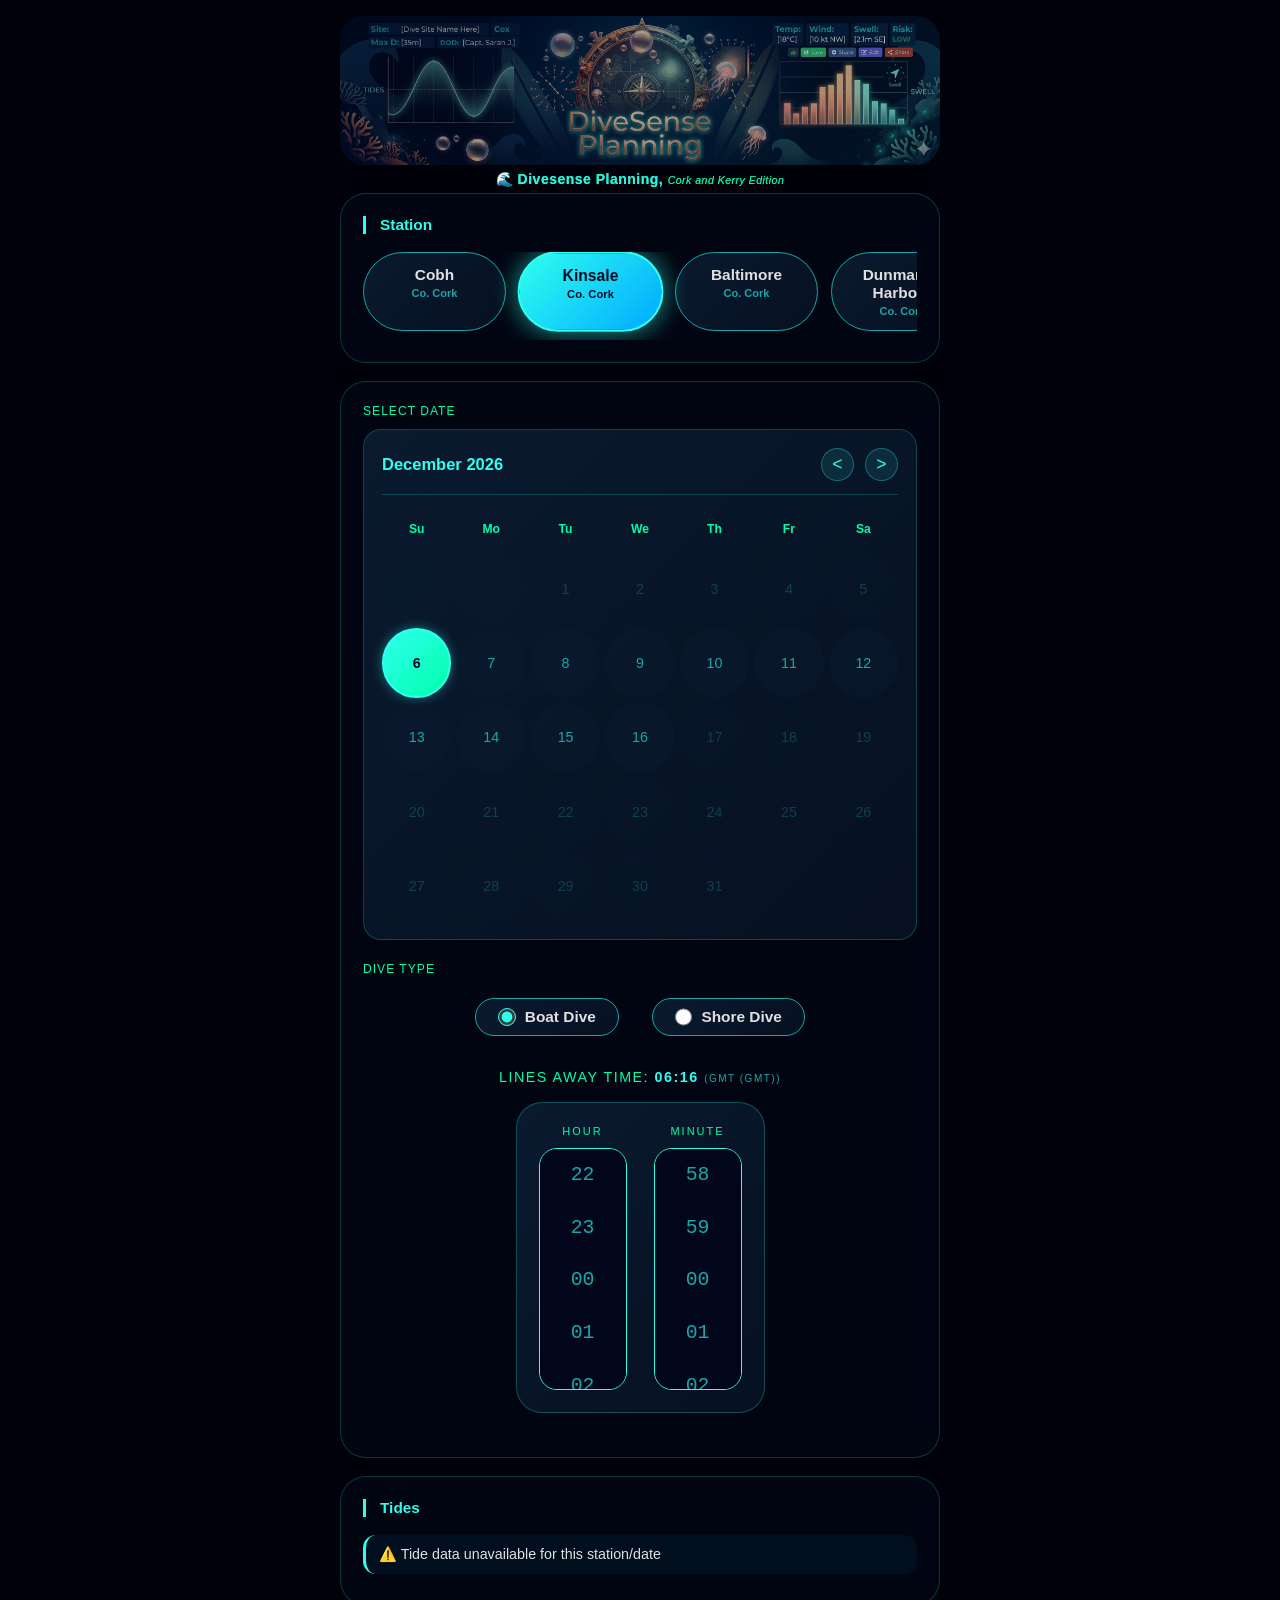
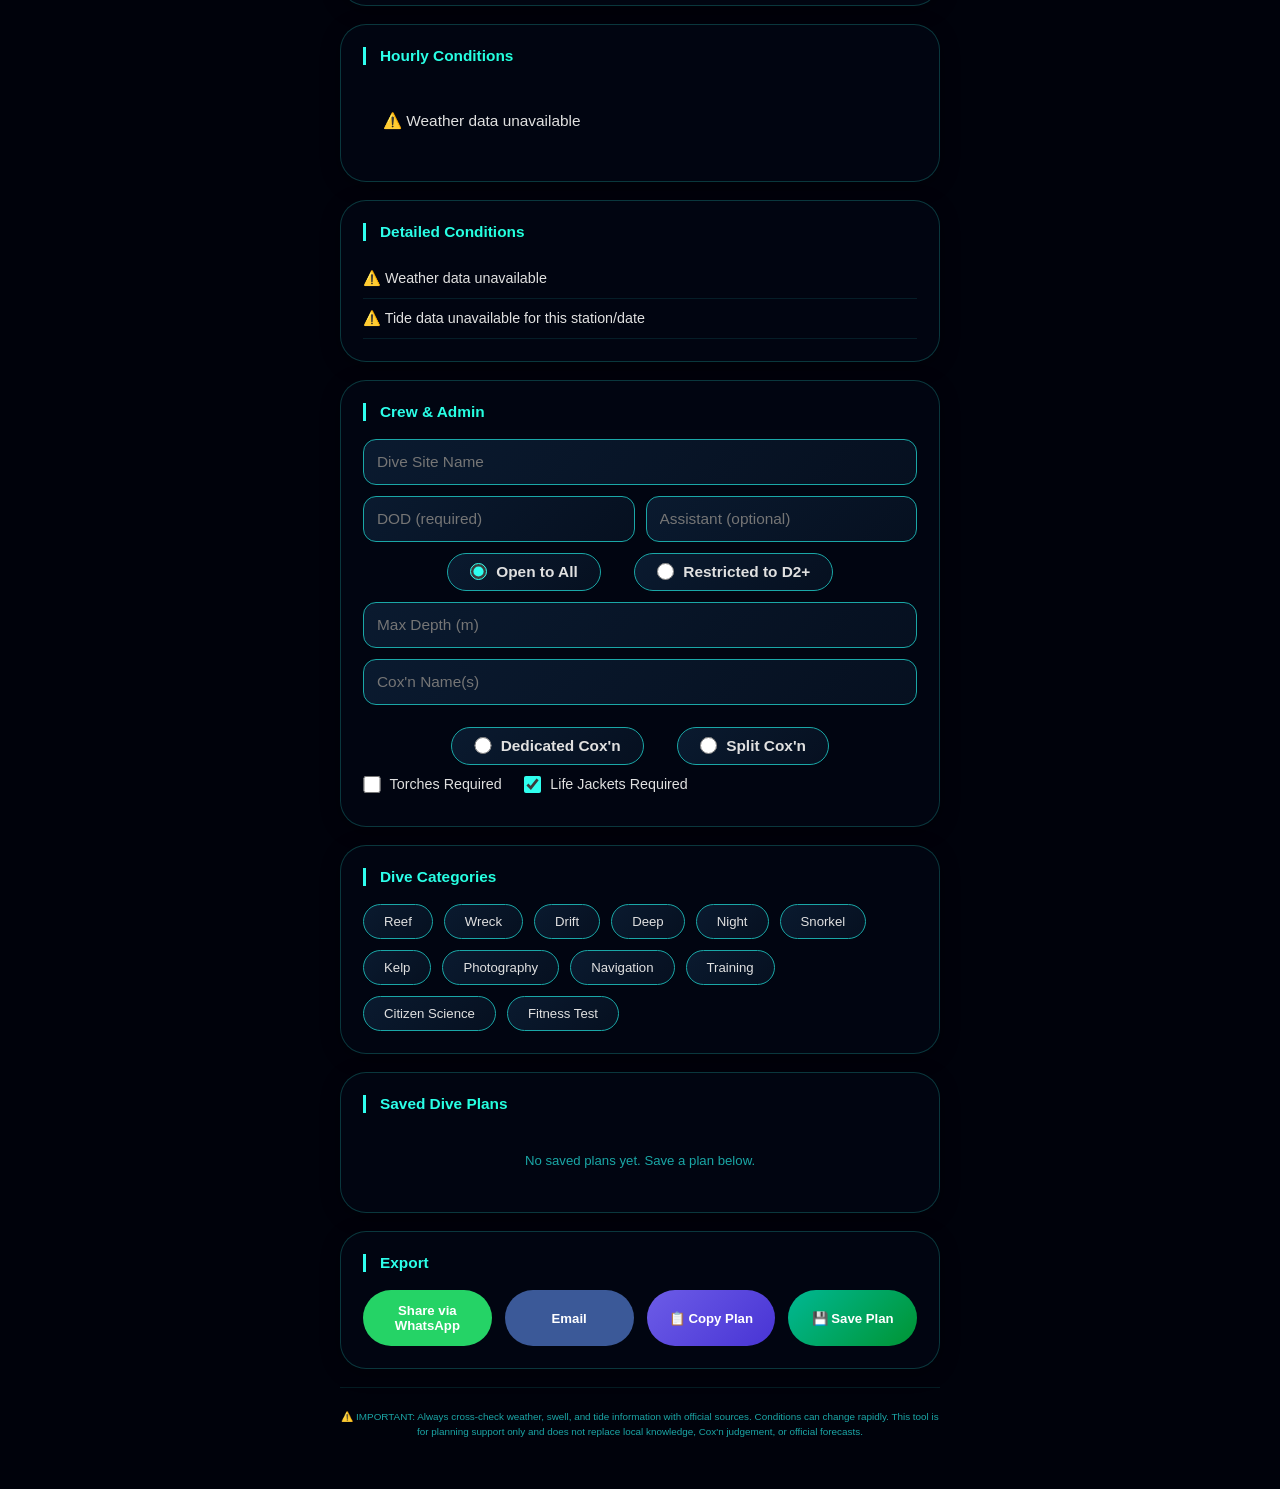
==== index.html @ eaf662d1 "Fix duplicate header, clean up CSS duplicates, add horizontal spinner lock" ====
<!DOCTYPE html>
<html lang="en">
<head>
  <meta charset="UTF-8">
  <meta name="viewport" content="width=device-width, initial-scale=1.0, viewport-fit=cover">
  <title>DiveSense – Neon Dive Planner</title>
  <link rel="stylesheet" href="style.css">
</head>
<body>
  <div class="container">
    <!-- Header Image -->
    <div class="header-image-wrapper">
      <img src="DiveSense Header.png" alt="DiveSense Planning" class="header-bg-image">
      <div class="header-overlay"></div>
    </div>
    
    <!-- Title below image -->
    <div class="header-title-section">
      <h1 class="neon-title">
        🌊 Divesense Planning, 
        <span class="subtitle-part">Cork and Kerry Edition</span>
      </h1>
    </div>

    <!-- Station Selector -->
    <section class="card">
      <div class="card-title">Station</div>
      <div class="station-scroll" id="stationScroll"></div>
    </section>

    <!-- Date & Time -->
    <section class="card">
      <div class="form-group">
        <label class="form-label">Select Date</label>
        <div class="calendar-container" id="calendarContainer"></div>
      </div>
      
      <div class="form-group">
        <label class="form-label">Dive Type</label>
        <div class="dive-type-container">
          <div class="radio-group">
            <label><input type="radio" name="diveType" value="Boat" checked> Boat Dive</label>
            <label><input type="radio" name="diveType" value="Shore"> Shore Dive</label>
          </div>
        </div>
      </div>
      
      <div class="form-group time-group">
        <div class="time-label-centered" id="timeLabel">Lines Away Time: <span style="color: #2FFFEF; font-weight: bold;">12:00</span> <span style="color: #1AA7A7; font-size: 10px;">(GMT)</span></div>
        <div class="time-picker-wrapper">
          <div class="time-picker">
            <div class="time-spinner">
              <div class="spinner-label">HOUR</div>
              <div class="spinner-wheel" id="hourWheel"></div>
            </div>
            <div class="time-spinner">
              <div class="spinner-label">MINUTE</div>
              <div class="spinner-wheel" id="minuteWheel"></div>
            </div>
          </div>
        </div>
      </div>
    </section>

    <!-- Tides Section -->
    <section class="card">
      <div class="card-title">Tides</div>
      <div id="tideData">Loading tides...</div>
    </section>

    <!-- Hourly Conditions -->
    <section class="card">
      <div class="card-title">Hourly Conditions</div>
      <div class="hourly-scroll" id="hourlyScroll"></div>
    </section>

    <!-- Detailed Conditions -->
    <section class="card">
      <div class="card-title">Detailed Conditions</div>
      <div id="detailedPanel">Loading conditions...</div>
    </section>

    <!-- Crew & Admin -->
    <section class="card">
      <div class="card-title">Crew & Admin</div>
      
      <input type="text" id="diveSite" placeholder="Dive Site Name" class="form-input">
      
      <div class="row">
        <input type="text" id="dod" placeholder="DOD (required)" class="form-input">
        <input type="text" id="dodAsst" placeholder="Assistant (optional)" class="form-input">
      </div>
      
      <div class="radio-group participation-group">
        <label><input type="radio" name="participation" value="Open to All" checked> Open to All</label>
        <label><input type="radio" name="participation" value="Restricted to D2+"> Restricted to D2+</label>
      </div>
      
      <input type="number" id="maxDepth" placeholder="Max Depth (m)" class="form-input" min="5" max="45">
      
      <div id="coxField">
        <input type="text" id="coxName" placeholder="Cox'n Name(s)" class="form-input">
        <div class="radio-group cox-group">
          <label><input type="radio" name="coxMode" value="Dedicated"> Dedicated Cox'n</label>
          <label><input type="radio" name="coxMode" value="Split"> Split Cox'n</label>
        </div>
      </div>
      
      <div class="checkbox-group">
        <label><input type="checkbox" id="torches"> Torches Required</label>
        <label><input type="checkbox" id="lifeJackets" checked> Life Jackets Required</label>
      </div>
    </section>

    <!-- Dive Categories -->
    <section class="card">
      <div class="card-title">Dive Categories</div>
      <div class="chips" id="chipsContainer"></div>
    </section>

    <!-- Saved Dive Plans -->
    <section class="card">
      <div class="card-title">Saved Dive Plans</div>
      <div class="saved-plans" id="savedPlansContainer">
        <div class="saved-plans-empty">No saved plans yet. Save a plan below.</div>
      </div>
    </section>

    <!-- Export -->
    <section class="card">
      <div class="card-title">Export</div>
      <div class="export-buttons">
        <button id="whatsappBtn" class="btn btn-wa">Share via WhatsApp</button>
        <button id="emailBtn" class="btn btn-email">Email</button>
        <button id="copyBtn" class="btn btn-copy">📋 Copy Plan</button>
        <button id="savePlanBtn" class="btn btn-save">💾 Save Plan</button>
      </div>
    </section>

    <!-- Advisory -->
    <div class="advisory">
      ⚠️ IMPORTANT: Always cross-check weather, swell, and tide information with official sources. Conditions can change rapidly. This tool is for planning support only and does not replace local knowledge, Cox'n judgement, or official forecasts.
    </div>
  </div>

  <!-- Loading Overlay -->
  <div id="loadingOverlay" class="loading-overlay" style="display: none;">
    <div class="loading-spinner"></div>
  </div>

  <script src="script.js"></script>
</body>
</html>
---- style.css ----
* {
  margin: 0;
  padding: 0;
  box-sizing: border-box;
}

body {
  background: #00020B;
  color: #e0e0e0;
  font-family: -apple-system, BlinkMacSystemFont, 'Segoe UI', 'Helvetica Neue', sans-serif;
  padding: 16px;
  min-height: 100vh;
  font-size: 15.4px;
}

.container {
  max-width: 600px;
  margin: 0 auto;
  width: 100%;
}

/* Header section - reduced spacing */
header {
  text-align: center;
  padding: 10px 0 5px;
  margin-bottom: 5px;
}

.neon-title {
  font-size: 35.2px;
  font-weight: 800;
  background: linear-gradient(135deg, #2FFFEF 0%, #00FFAA 50%, #00AAFF 100%);
  -webkit-background-clip: text;
  background-clip: text;
  color: transparent;
  text-shadow: 0 0 30px rgba(47, 255, 238, 0.3);
  letter-spacing: 2px;
}

.subtitle {
  color: #00FFAA;
  font-size: 11px;
  letter-spacing: 3px;
  margin-top: 7px;
  text-shadow: 0 0 10px rgba(0, 255, 170, 0.3);
}

.card {
  background: rgba(2, 8, 20, 0.7);
  backdrop-filter: blur(12px);
  border-radius: 26px;
  padding: 22px;
  margin-bottom: 18px;
  border: 1px solid rgba(47, 255, 238, 0.2);
  box-shadow: 0 4px 20px rgba(0, 0, 0, 0.3);
  width: 100%;
}

.card-title {
  font-size: 15.4px;
  font-weight: 700;
  background: linear-gradient(135deg, #2FFFEF 0%, #00FFAA 100%);
  -webkit-background-clip: text;
  background-clip: text;
  color: transparent;
  margin-bottom: 18px;
  padding-left: 14px;
  border-left: 3px solid #2FFFEF;
}

.station-scroll {
  display: flex;
  overflow-x: auto;
  gap: 13px;
  padding-bottom: 9px;
  width: 100%;
}

.hourly-scroll {
  display: flex;
  overflow-x: auto;
  gap: 13px;
  padding: 9px 0;
  width: 100%;
}

/* Desktop scrollbars - visible on desktop only */
@media (min-width: 768px) {
  .station-scroll {
    scrollbar-width: thin;
  }
  
  .station-scroll::-webkit-scrollbar {
    height: 8px;
    display: block;
  }
  
  .station-scroll::-webkit-scrollbar-track {
    background: #0a1a2f;
    border-radius: 10px;
  }
  
  .station-scroll::-webkit-scrollbar-thumb {
    background: linear-gradient(90deg, #2FFFEF, #00FFAA);
    border-radius: 10px;
  }
  
  .hourly-scroll {
    scrollbar-width: thin;
  }
  
  .hourly-scroll::-webkit-scrollbar {
    height: 8px;
    display: block;
  }
  
  .hourly-scroll::-webkit-scrollbar-track {
    background: #0a1a2f;
    border-radius: 10px;
  }
  
  .hourly-scroll::-webkit-scrollbar-thumb {
    background: linear-gradient(90deg, #2FFFEF, #00FFAA);
    border-radius: 10px;
  }
}

.station-card {
  background: linear-gradient(135deg, #0a1a2f 0%, #061020 100%);
  border-radius: 44px;
  padding: 13px 26px;
  min-width: 143px;
  text-align: center;
  cursor: pointer;
  border: 1px solid #1AA7A7;
  transition: all 0.3s ease;
  font-size: 15.4px;
  font-weight: 600;
}

.station-card small {
  font-size: 11px;
  color: #1AA7A7;
  display: block;
  margin-top: 3px;
}

.station-card.active {
  border: 2px solid #2FFFEF;
  background: linear-gradient(135deg, #2FFFEF 0%, #00AAFF 100%);
  color: #020B24;
  box-shadow: 0 0 25px rgba(47, 255, 238, 0.6);
  transform: scale(1.02);
}

.station-card.active small {
  color: #020B24;
}

.calendar-container {
  background: linear-gradient(135deg, #0a1a2f 0%, #061020 100%);
  border-radius: 18px;
  padding: 18px;
  border: 1px solid rgba(47, 255, 238, 0.2);
}

.calendar-header {
  display: flex;
  justify-content: space-between;
  align-items: center;
  margin-bottom: 18px;
  padding-bottom: 13px;
  border-bottom: 1px solid rgba(47, 255, 238, 0.2);
}

.calendar-month-year {
  color: #2FFFEF;
  font-weight: 700;
  font-size: 16.5px;
}

.calendar-nav {
  display: flex;
  gap: 11px;
}

.calendar-nav-btn {
  background: rgba(47, 255, 238, 0.1);
  border: 1px solid rgba(47, 255, 238, 0.3);
  color: #2FFFEF;
  width: 33px;
  height: 33px;
  border-radius: 50%;
  cursor: pointer;
  font-size: 17.6px;
  transition: all 0.2s;
}

.calendar-nav-btn:hover {
  background: rgba(47, 255, 238, 0.2);
  transform: scale(1.05);
}

.calendar-weekdays {
  display: grid;
  grid-template-columns: repeat(7, 1fr);
  gap: 5px;
  margin-bottom: 9px;
  text-align: center;
}

.calendar-weekday {
  color: #00FFAA;
  font-size: 12.1px;
  font-weight: 600;
  padding: 9px 0;
}

.calendar-days {
  display: grid;
  grid-template-columns: repeat(7, 1fr);
  gap: 5px;
}

.calendar-day {
  aspect-ratio: 1;
  display: flex;
  align-items: center;
  justify-content: center;
  font-size: 14.3px;
  font-weight: 500;
  cursor: pointer;
  border-radius: 50%;
  transition: all 0.2s;
  color: #1AA7A7;
  background: rgba(10, 26, 47, 0.5);
}

.calendar-day:hover:not(.disabled) {
  background: rgba(47, 255, 238, 0.2);
  transform: scale(1.05);
  color: #2FFFEF;
}

.calendar-day.selected {
  background: linear-gradient(135deg, #2FFFEF, #00FFAA);
  color: #020B24;
  font-weight: 700;
  box-shadow: 0 0 12px rgba(47, 255, 238, 0.4);
}

.calendar-day.today {
  border: 2px solid #2FFFEF;
}

.calendar-day.disabled {
  opacity: 0.3;
  cursor: not-allowed;
}

.dive-type-container {
  display: flex;
  justify-content: center;
  width: 100%;
}

.radio-group {
  display: flex;
  gap: 33px;
  justify-content: center;
  margin: 11px 0;
}

.radio-group label {
  display: flex;
  align-items: center;
  gap: 9px;
  cursor: pointer;
  font-size: 15.4px;
  font-weight: 600;
  padding: 9px 22px;
  background: linear-gradient(135deg, #0a1a2f 0%, #061020 100%);
  border-radius: 44px;
  border: 1px solid #1AA7A7;
  transition: all 0.3s ease;
}

.radio-group label:hover {
  border-color: #2FFFEF;
  transform: translateY(-2px);
}

input[type="radio"] {
  accent-color: #2FFFEF;
  width: 17.6px;
  height: 17.6px;
  cursor: pointer;
}

.form-group {
  margin-bottom: 22px;
  width: 100%;
}

.time-group {
  margin-top: 9px;
}

.form-label {
  font-size: 12.1px;
  color: #00FFAA;
  margin-bottom: 11px;
  display: block;
  text-transform: uppercase;
  letter-spacing: 1px;
}

.time-label-centered {
  font-size: 14.3px;
  color: #00FFAA;
  margin-bottom: 16.5px;
  text-align: center;
  text-transform: uppercase;
  letter-spacing: 1.5px;
}

.time-picker-wrapper {
  display: flex;
  justify-content: center;
  width: 100%;
  margin-top: 13px;
}

.time-picker {
  display: flex;
  gap: 27px;
  justify-content: center;
  background: linear-gradient(135deg, #0a1a2f 0%, #061020 100%);
  border-radius: 26px;
  padding: 22px;
  border: 1px solid rgba(47, 255, 238, 0.25);
}

.time-spinner {
  text-align: center;
  width: 88px;
}

.spinner-label {
  font-size: 11px;
  color: #00FFAA;
  margin-bottom: 11px;
  text-transform: uppercase;
  letter-spacing: 2px;
}

/* LOCK SPINNERS HORIZONTALLY - Prevents horizontal movement on mobile */
.spinner-wheel {
  height: 242px;
  width: 100%;
  overflow-y: auto;
  overflow-x: hidden;
  scroll-snap-type: y mandatory;
  background: #01061a;
  border-radius: 18px;
  border: 1px solid #2FFFEF;
  scrollbar-width: none;
  -ms-overflow-style: none;
  touch-action: pan-y;
  overscroll-behavior: contain;
  outline: none;
  position: relative;
}

.spinner-wheel::-webkit-scrollbar {
  display: none;
}

.spinner-option {
  scroll-snap-align: center;
  text-align: center;
  padding: 15.4px 0;
  font-size: 19.8px;
  font-family: monospace;
  color: #1AA7A7;
  cursor: pointer;
  transition: all 0.2s;
  user-select: none;
  -webkit-tap-highlight-color: transparent;
  white-space: nowrap;
  width: 100%;
  box-sizing: border-box;
}

.spinner-option.selected {
  color: #2FFFEF;
  text-shadow: 0 0 10px rgba(47, 255, 238, 0.8);
  font-weight: bold;
  background: rgba(47, 255, 238, 0.2);
  transform: scale(1.08);
  border-radius: 9px;
}

.hourly-card {
  min-width: 170px;
  background: linear-gradient(135deg, #0a1a2f 0%, #061020 100%);
  border-radius: 18px;
  padding: 13px;
  border: 1px solid #1AA7A7;
  transition: all 0.3s;
  cursor: pointer;
}

.hourly-card:hover {
  transform: translateY(-3px);
  border-color: #2FFFEF;
  box-shadow: 0 5px 15px rgba(47, 255, 238, 0.15);
}

.hourly-card.highlight {
  border: 2px solid #2FFFEF;
  background: linear-gradient(135deg, #2FFFEF 0%, #00AAFF 100%);
  color: #020B24;
  box-shadow: 0 0 25px rgba(47, 255, 238, 0.5);
  transform: scale(1.02);
}

.hourly-card.highlight strong {
  color: #020B24;
  font-size: 19.8px;
}

.hourly-card.highlight div {
  color: #020B24;
}

.tide-event {
  display: flex;
  justify-content: space-between;
  align-items: center;
  padding: 11px 13px;
  background: rgba(0, 170, 255, 0.05);
  border-radius: 13px;
  margin-bottom: 9px;
  border-left: 3px solid #2FFFEF;
  font-size: 14.3px;
}

.springs-text { color: #ff6b6b; font-weight: 700; }
.neaps-text { color: #6bff6b; font-weight: 700; }

.detail-row {
  display: flex;
  justify-content: space-between;
  padding: 11px 0;
  border-bottom: 1px solid rgba(47, 255, 238, 0.1);
  font-size: 14.3px;
}

.detail-row strong {
  color: #00FFAA;
  font-weight: 600;
}

.chips {
  display: flex;
  flex-wrap: wrap;
  gap: 11px;
  width: 100%;
}

.chips span {
  background: linear-gradient(135deg, #0a1a2f 0%, #061020 100%);
  padding: 9px 20px;
  border-radius: 33px;
  border: 1px solid #1AA7A7;
  font-size: 13.2px;
  cursor: pointer;
  transition: all 0.2s;
}

.chips span:hover {
  transform: translateY(-2px);
  border-color: #2FFFEF;
}

.chips span.active-chip {
  background: linear-gradient(135deg, #2FFFEF 0%, #00FFAA 100%);
  color: #020B24;
  border-color: #2FFFEF;
  font-weight: 700;
  box-shadow: 0 0 15px rgba(47, 255, 238, 0.4);
  transform: scale(1.05);
}

.form-input {
  width: 100%;
  background: linear-gradient(135deg, #0a1a2f 0%, #061020 100%);
  border: 1px solid #1AA7A7;
  border-radius: 13px;
  padding: 13px;
  color: #2FFFEF;
  font-size: 15.4px;
  margin-bottom: 11px;
}

.form-input:focus {
  outline: none;
  border-color: #2FFFEF;
  box-shadow: 0 0 10px rgba(47, 255, 238, 0.2);
}

.row {
  display: flex;
  gap: 11px;
  margin-bottom: 11px;
  width: 100%;
}

.row > * {
  flex: 1;
  margin-bottom: 0;
}

.checkbox-group {
  display: flex;
  gap: 22px;
  flex-wrap: wrap;
  margin: 11px 0;
}

.checkbox-group label {
  display: flex;
  align-items: center;
  gap: 9px;
  cursor: pointer;
  font-size: 14.3px;
}

input[type="checkbox"] {
  accent-color: #2FFFEF;
  width: 17.6px;
  height: 17.6px;
  cursor: pointer;
}

.saved-plans {
  max-height: 165px;
  overflow-y: auto;
}

.saved-plans-empty {
  color: #1AA7A7;
  text-align: center;
  padding: 22px;
  font-size: 13.2px;
}

.saved-plan-item {
  background: rgba(47, 255, 238, 0.1);
  border-radius: 13px;
  padding: 11px;
  margin-bottom: 9px;
  display: flex;
  justify-content: space-between;
  align-items: center;
  cursor: pointer;
  transition: all 0.2s;
}

.saved-plan-item:hover {
  background: rgba(47, 255, 238, 0.2);
  transform: translateX(5px);
}

.saved-plan-name {
  font-size: 14.3px;
  font-weight: 600;
  color: #2FFFEF;
}

.saved-plan-details {
  font-size: 11px;
  color: #1AA7A7;
}

.delete-plan-btn {
  background: rgba(255, 107, 107, 0.2);
  border: none;
  color: #ff6b6b;
  padding: 5px 9px;
  border-radius: 9px;
  cursor: pointer;
  font-size: 12.1px;
  transition: all 0.2s;
}

.delete-plan-btn:hover {
  background: rgba(255, 107, 107, 0.4);
  transform: scale(1.05);
}

.export-buttons {
  display: flex;
  gap: 13px;
  flex-wrap: wrap;
  width: 100%;
}

.btn {
  flex: 1;
  padding: 13px;
  border-radius: 44px;
  font-size: 13.2px;
  font-weight: 700;
  cursor: pointer;
  border: none;
  transition: all 0.2s;
  text-align: center;
  min-width: 110px;
}

.btn:hover {
  transform: translateY(-2px);
  filter: brightness(1.05);
}

.btn-wa { background: #25D366; color: white; }
.btn-email { background: #3b5998; color: white; }
.btn-copy { background: linear-gradient(135deg, #6c5ce7, #4834d4); color: white; }
.btn-save { background: linear-gradient(135deg, #00b894, #009432); color: white; }

.loading-overlay {
  position: fixed;
  top: 0;
  left: 0;
  width: 100%;
  height: 100%;
  background: rgba(2, 11, 36, 0.9);
  display: flex;
  align-items: center;
  justify-content: center;
  z-index: 1000;
  backdrop-filter: blur(5px);
}

.loading-spinner {
  width: 55px;
  height: 55px;
  border: 3px solid rgba(47, 255, 238, 0.2);
  border-top-color: #2FFFEF;
  border-radius: 50%;
  animation: spin 0.8s linear infinite;
}

@keyframes spin {
  to { transform: rotate(360deg); }
}

.advisory {
  font-size: 9.9px;
  color: #1AA7A7;
  text-align: center;
  padding: 22px 0 33px;
  line-height: 1.5;
  width: 100%;
  border-top: 1px solid rgba(47, 255, 238, 0.1);
  margin-top: 11px;
}

.text-small { font-size: 11px; color: #00FFAA; }
.mt-2 { margin-top: 11px; }
.mb-2 { margin-bottom: 11px; }

.haptic-feedback {
  animation: haptic 0.1s ease-in-out;
}

@keyframes haptic {
  0% { transform: scale(1); }
  50% { transform: scale(0.98); }
  100% { transform: scale(1); }
}

/* Header Image */
.header-image-wrapper {
  position: relative;
  width: 100%;
  border-radius: 24px;
  overflow: hidden;
  margin-bottom: 6px;
  box-shadow: 0 4px 20px rgba(0, 0, 0, 0.3);
  background: #020B24;
}

.header-bg-image {
  width: 100%;
  height: auto;
  display: block;
  opacity: 0.78;
}

.header-image-wrapper:hover .header-bg-image {
  transform: scale(1.02);
  transition: transform 0.5s ease;
}

.header-overlay {
  position: absolute;
  top: 0;
  left: 0;
  width: 100%;
  height: 100%;
  background: linear-gradient(135deg, 
    rgba(2, 11, 36, 0.3) 0%,
    rgba(2, 11, 36, 0.15) 50%,
    rgba(47, 255, 238, 0.05) 100%);
  pointer-events: none;
}

/* Title section below image - tight spacing */
.header-title-section {
  text-align: center;
  margin-top: 2px;
  margin-bottom: 6px;
}

.header-title-section .neon-title {
  font-size: 14px;
  margin: 0;
  text-shadow: none;
  letter-spacing: 0.5px;
  font-weight: 600;
  color: #2FFFEF;
}

.header-title-section .neon-title .subtitle-part {
  font-style: italic;
  font-weight: normal;
  font-size: 10.5px;
  color: #00FFAA;
  text-shadow: none;
}

/* Reduce gap to first card */
.card:first-of-type {
  margin-top: 0;
}

/* Mobile responsive */
@media (max-width: 600px) {
  .container {
    padding: 0;
  }
  .card {
    padding: 18px;
  }
  .station-card {
    padding: 11px 20px;
    min-width: 121px;
  }
  .time-spinner {
    width: 72px;
  }
  .btn {
    padding: 11px;
    font-size: 12.1px;
    min-width: 88px;
  }
  .hourly-card {
    min-width: 150px;
  }
  .header-title-section .neon-title {
    font-size: 12px;
  }
  .header-title-section .neon-title .subtitle-part {
    font-size: 9px;
  }
}

/* Ensure container doesn't cause scroll */
.container {
  scroll-margin-top: 0;
}

/* Disable smooth scroll temporarily to prevent jump */
html {
  scroll-behavior: auto;
}
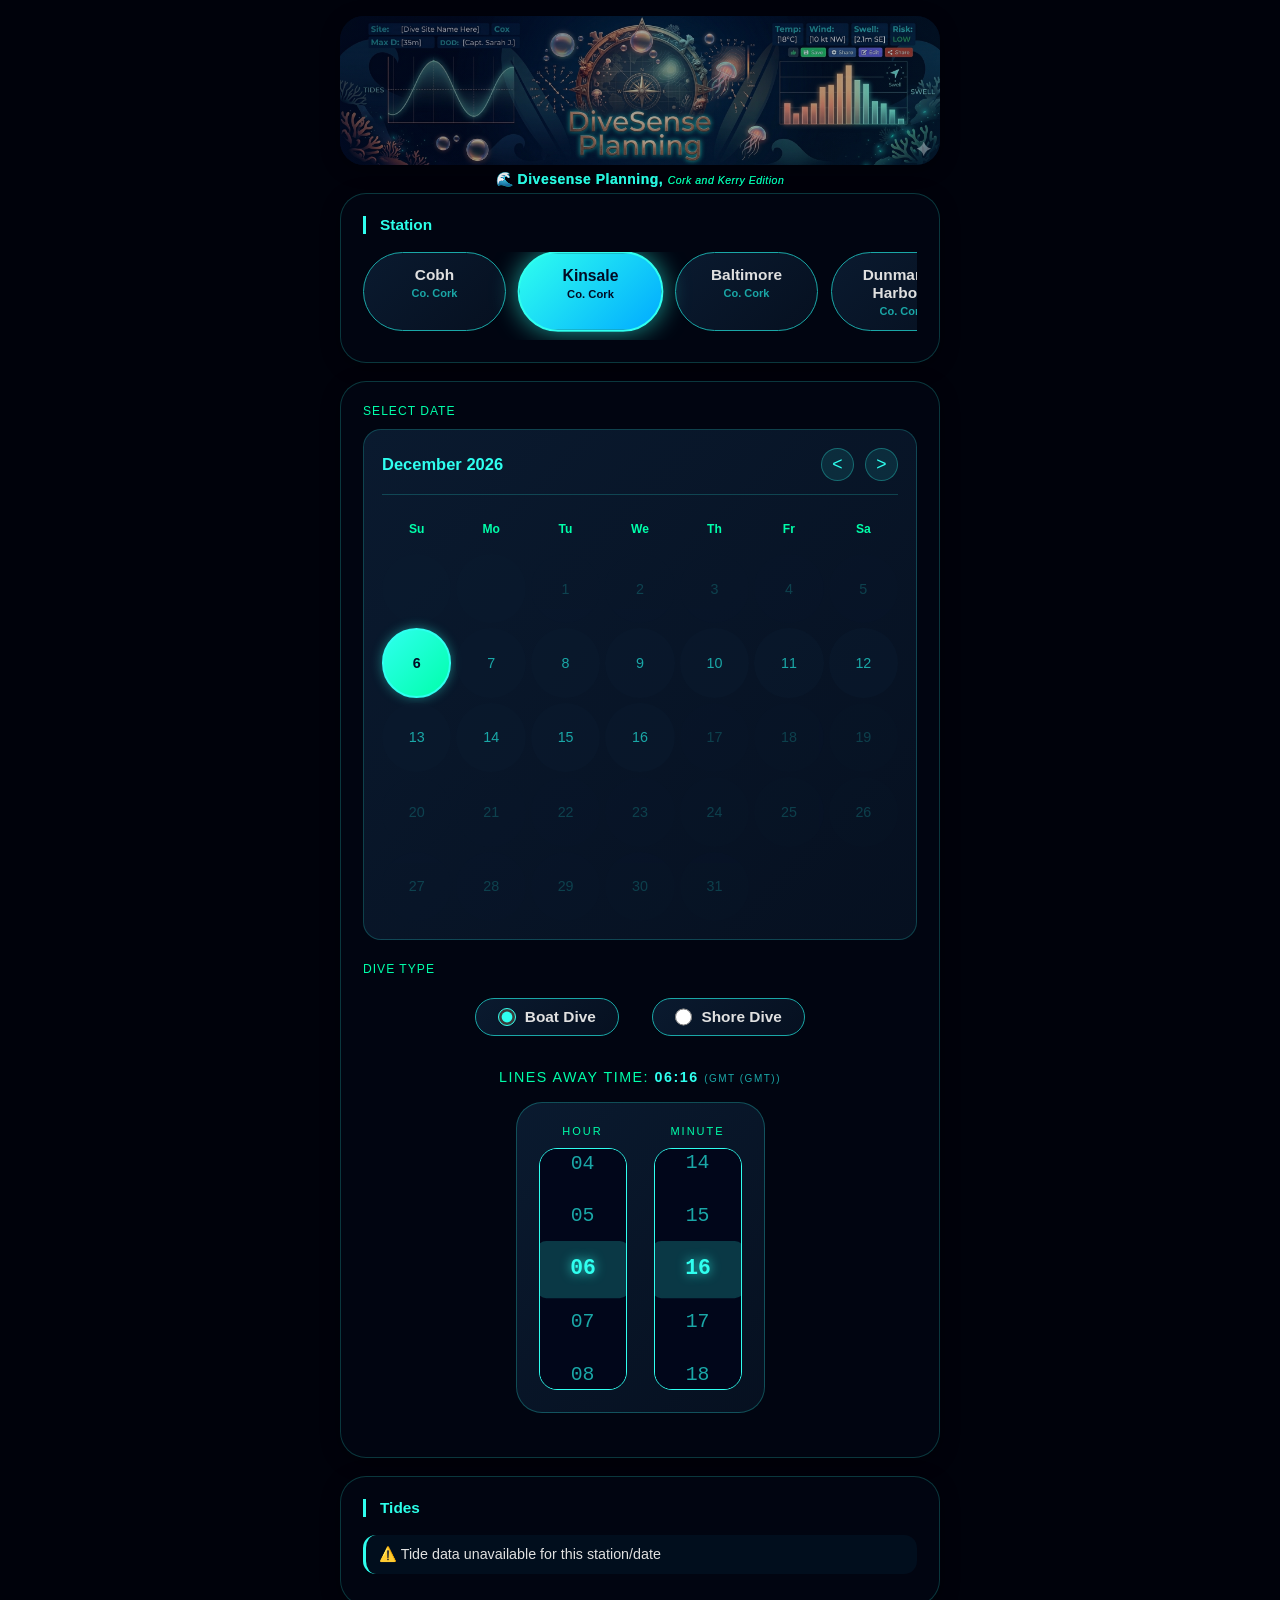
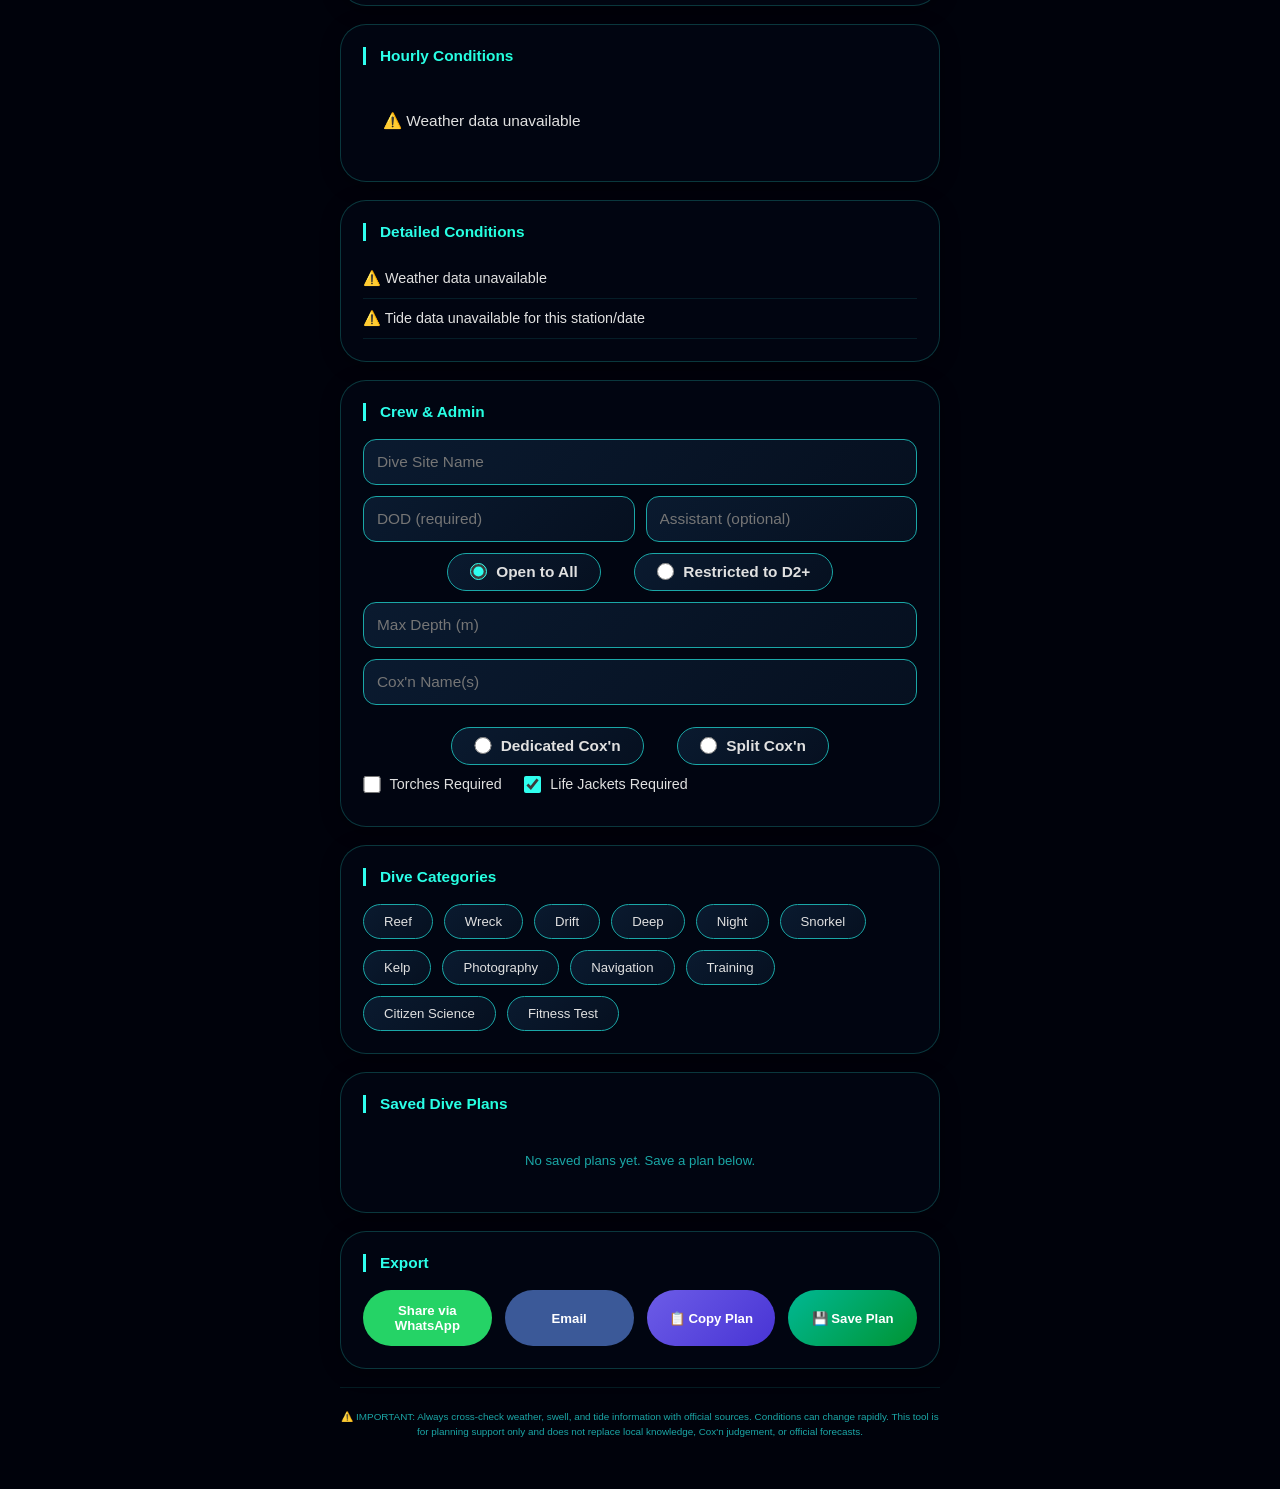
==== commit e7bcbb36: "Fix iOS WhatsApp: copy to clipboard first, then open app" ====
--- a/index.html
+++ b/index.html
@@ -137,6 +137,8 @@
       </div>
     </section>
 
+    <button id="copyForWhatsappBtn" class="btn btn-copy-wa" style="display: none;">📋 Copy for WhatsApp</button>
+
     <!-- Advisory -->
     <div class="advisory">
       ⚠️ IMPORTANT: Always cross-check weather, swell, and tide information with official sources. Conditions can change rapidly. This tool is for planning support only and does not replace local knowledge, Cox'n judgement, or official forecasts.
--- a/style.css
+++ b/style.css
@@ -786,4 +786,112 @@
 /* Disable smooth scroll temporarily to prevent jump */
 html {
   scroll-behavior: auto;
+}
+/* Smoother scrolling for spinners on web */
+.spinner-wheel {
+  height: 242px;
+  width: 100%;
+  overflow-y: auto;
+  overflow-x: hidden;
+  scroll-snap-type: y mandatory;
+  background: #01061a;
+  border-radius: 18px;
+  border: 1px solid #2FFFEF;
+  scrollbar-width: thin;  /* Better for web */
+  -ms-overflow-style: none;
+  touch-action: pan-y;
+  overscroll-behavior: contain;
+  outline: none;
+  position: relative;
+  scroll-behavior: smooth;  /* Adds smooth scrolling on web */
+}
+
+/* Custom scrollbar for web - more visible */
+.spinner-wheel::-webkit-scrollbar {
+  width: 6px;
+  display: block;
+}
+
+.spinner-wheel::-webkit-scrollbar-track {
+  background: #0a1a2f;
+  border-radius: 10px;
+}
+
+.spinner-wheel::-webkit-scrollbar-thumb {
+  background: linear-gradient(135deg, #2FFFEF, #00FFAA);
+  border-radius: 10px;
+}
+
+/* Mobile: hide scrollbar but keep functionality */
+@media (max-width: 768px) {
+  .spinner-wheel::-webkit-scrollbar {
+    width: 0px;
+    display: none;
+  }
+  .spinner-wheel {
+    scrollbar-width: none;
+  }
+}
+
+.spinner-option {
+  scroll-snap-align: center;
+  text-align: center;
+  padding: 15.4px 0;
+  font-size: 19.8px;
+  font-family: monospace;
+  color: #1AA7A7;
+  cursor: pointer;
+  transition: all 0.2s ease;
+  user-select: none;
+  -webkit-tap-highlight-color: transparent;
+  white-space: nowrap;
+  width: 100%;
+  box-sizing: border-box;
+}
+
+.spinner-option.selected {
+  color: #2FFFEF;
+  text-shadow: 0 0 10px rgba(47, 255, 238, 0.8);
+  font-weight: bold;
+  background: rgba(47, 255, 238, 0.2);
+  transform: scale(1.08);
+  border-radius: 9px;
+}
+
+/* Improve scroll performance */
+.spinner-wheel {
+  -webkit-overflow-scrolling: touch;
+  will-change: scroll-position;
+}
+/* Mobile-specific spinner optimizations */
+@media (max-width: 768px) {
+  .spinner-wheel {
+    height: 200px;  /* Slightly shorter for better mobile touch */
+    scroll-snap-type: y mandatory;
+    -webkit-overflow-scrolling: touch;
+    scroll-behavior: smooth;
+  }
+  
+  .spinner-option {
+    padding: 18px 0;  /* Larger touch target for mobile */
+    font-size: 22px;  /* Slightly larger for readability */
+  }
+}
+
+/* Ensure smooth scrolling on all devices */
+.spinner-wheel {
+  scroll-behavior: smooth;
+  -webkit-overflow-scrolling: touch;
+}
+
+/* Force hardware acceleration for smoother scrolling */
+.spinner-wheel {
+  transform: translateZ(0);
+  backface-visibility: hidden;
+  perspective: 1000px;
+}
+
+.btn-copy-wa {
+  background: linear-gradient(135deg, #25D366, #128C7E);
+  color: white;
 }
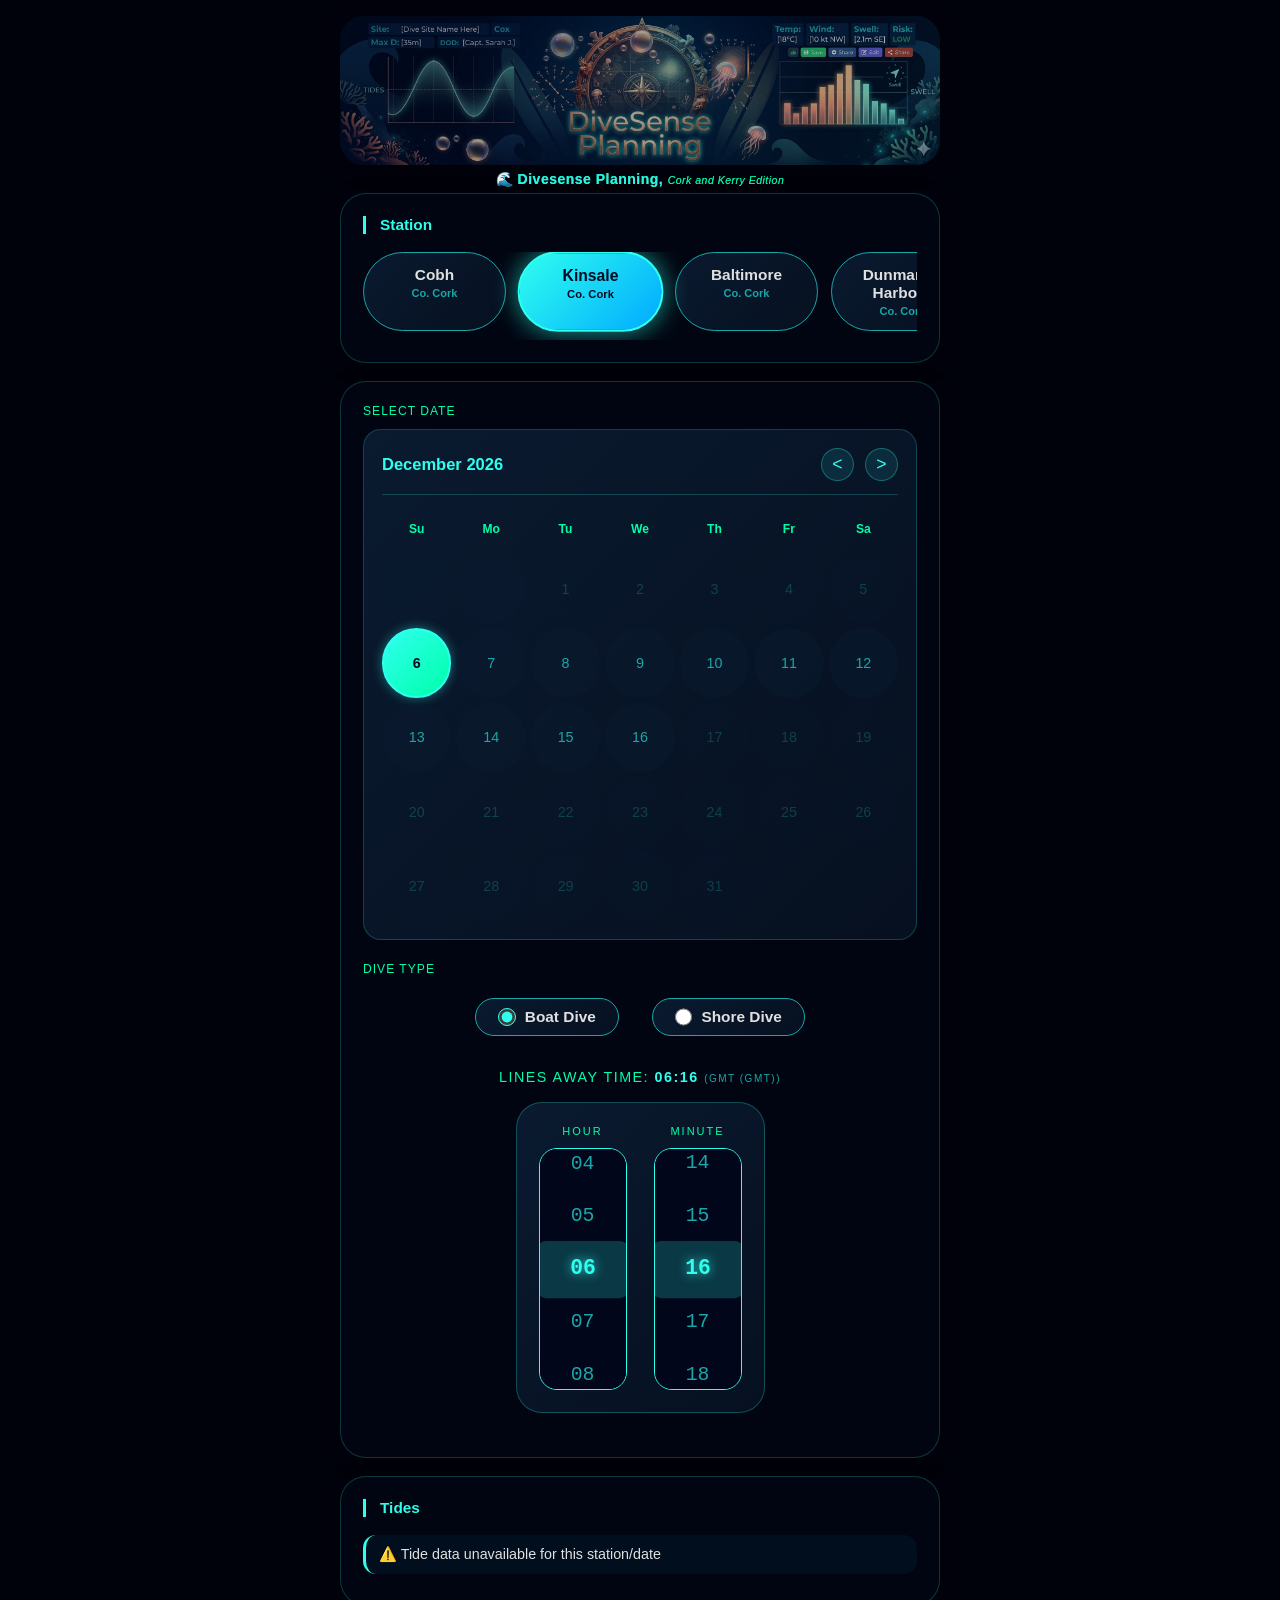
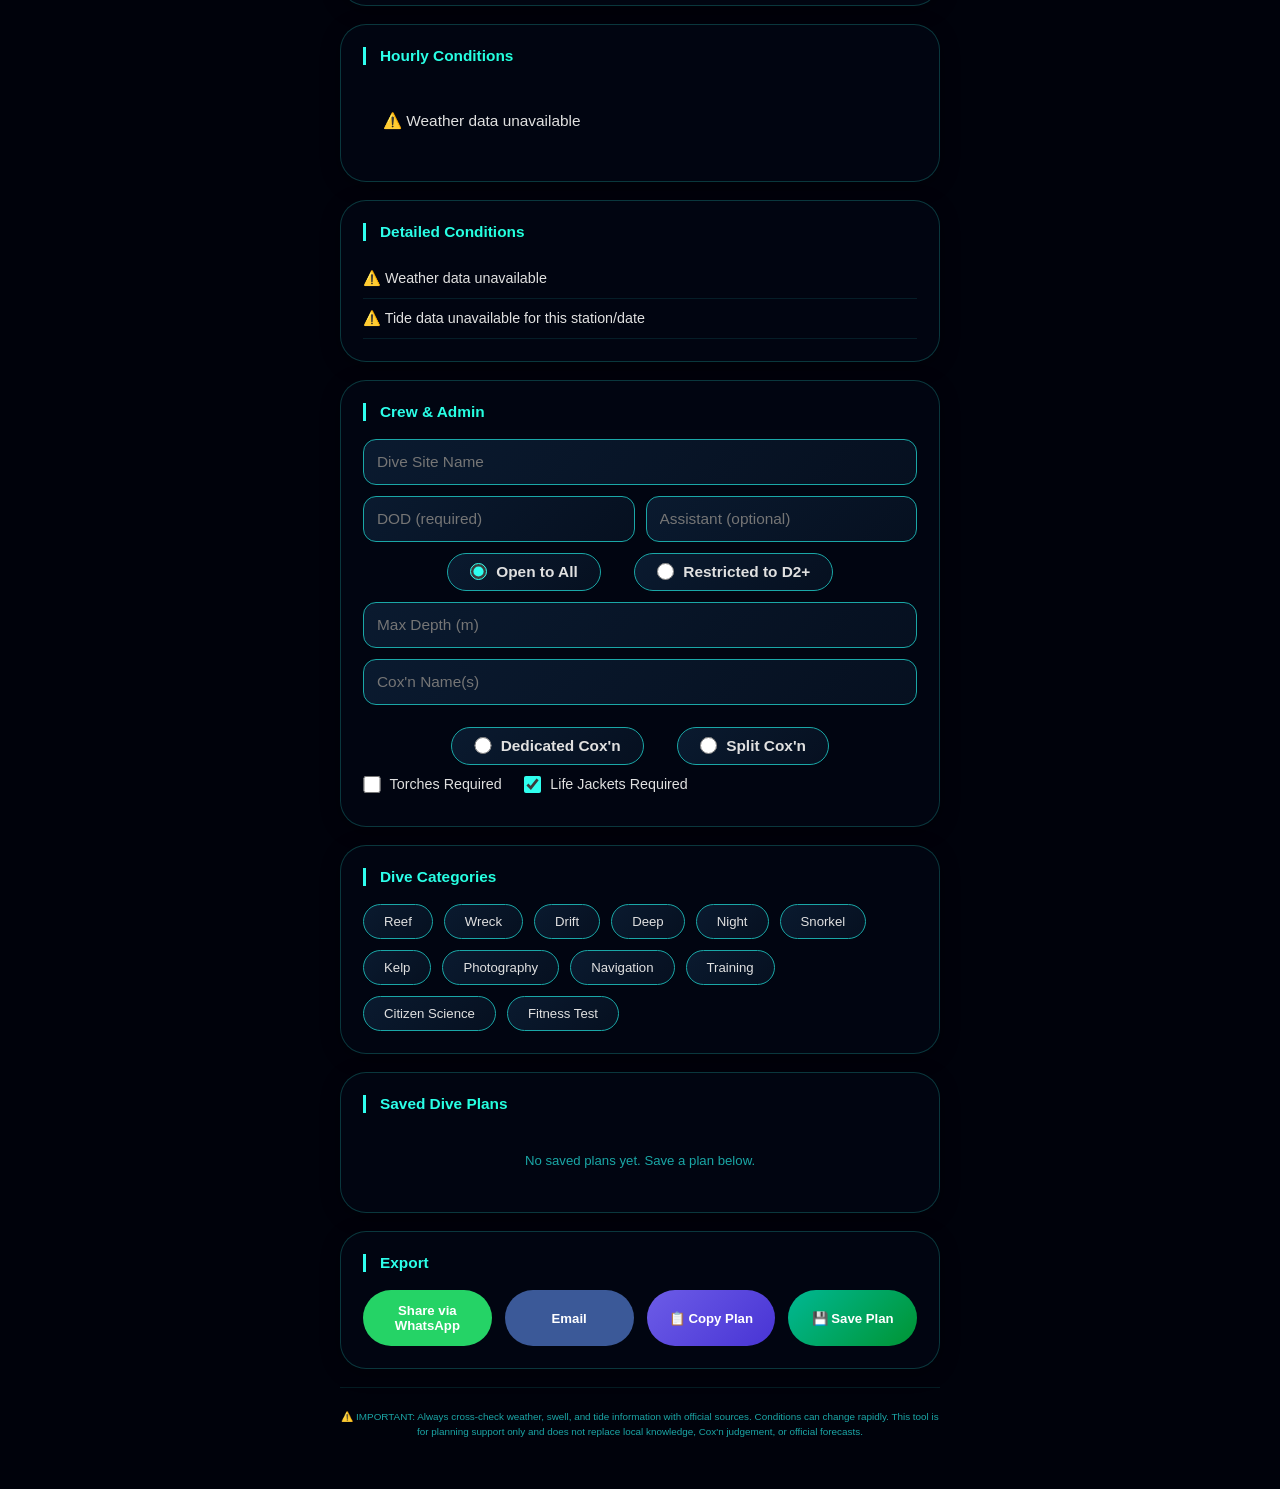
==== commit cbbf1b63: "Fix WhatsApp iOS: copy to clipboard first, remove duplicate listeners, clean up code" ====
--- a/index.html
+++ b/index.html
@@ -134,11 +134,12 @@
         <button id="emailBtn" class="btn btn-email">Email</button>
         <button id="copyBtn" class="btn btn-copy">📋 Copy Plan</button>
         <button id="savePlanBtn" class="btn btn-save">💾 Save Plan</button>
+        <button id="copyForWhatsappBtn" class="btn btn-copy-wa" style="display: none;">📋 iPhone users Copy for WhatsApp</button>
+
       </div>
     </section>
 
-    <button id="copyForWhatsappBtn" class="btn btn-copy-wa" style="display: none;">📋 Copy for WhatsApp</button>
-
+    
     <!-- Advisory -->
     <div class="advisory">
       ⚠️ IMPORTANT: Always cross-check weather, swell, and tide information with official sources. Conditions can change rapidly. This tool is for planning support only and does not replace local knowledge, Cox'n judgement, or official forecasts.
--- a/style.css
+++ b/style.css
@@ -894,4 +894,8 @@
 .btn-copy-wa {
   background: linear-gradient(135deg, #25D366, #128C7E);
   color: white;
+}
+.btn-copy-wa {
+  background: linear-gradient(135deg, #25D366, #128C7E);
+  color: white;
 }
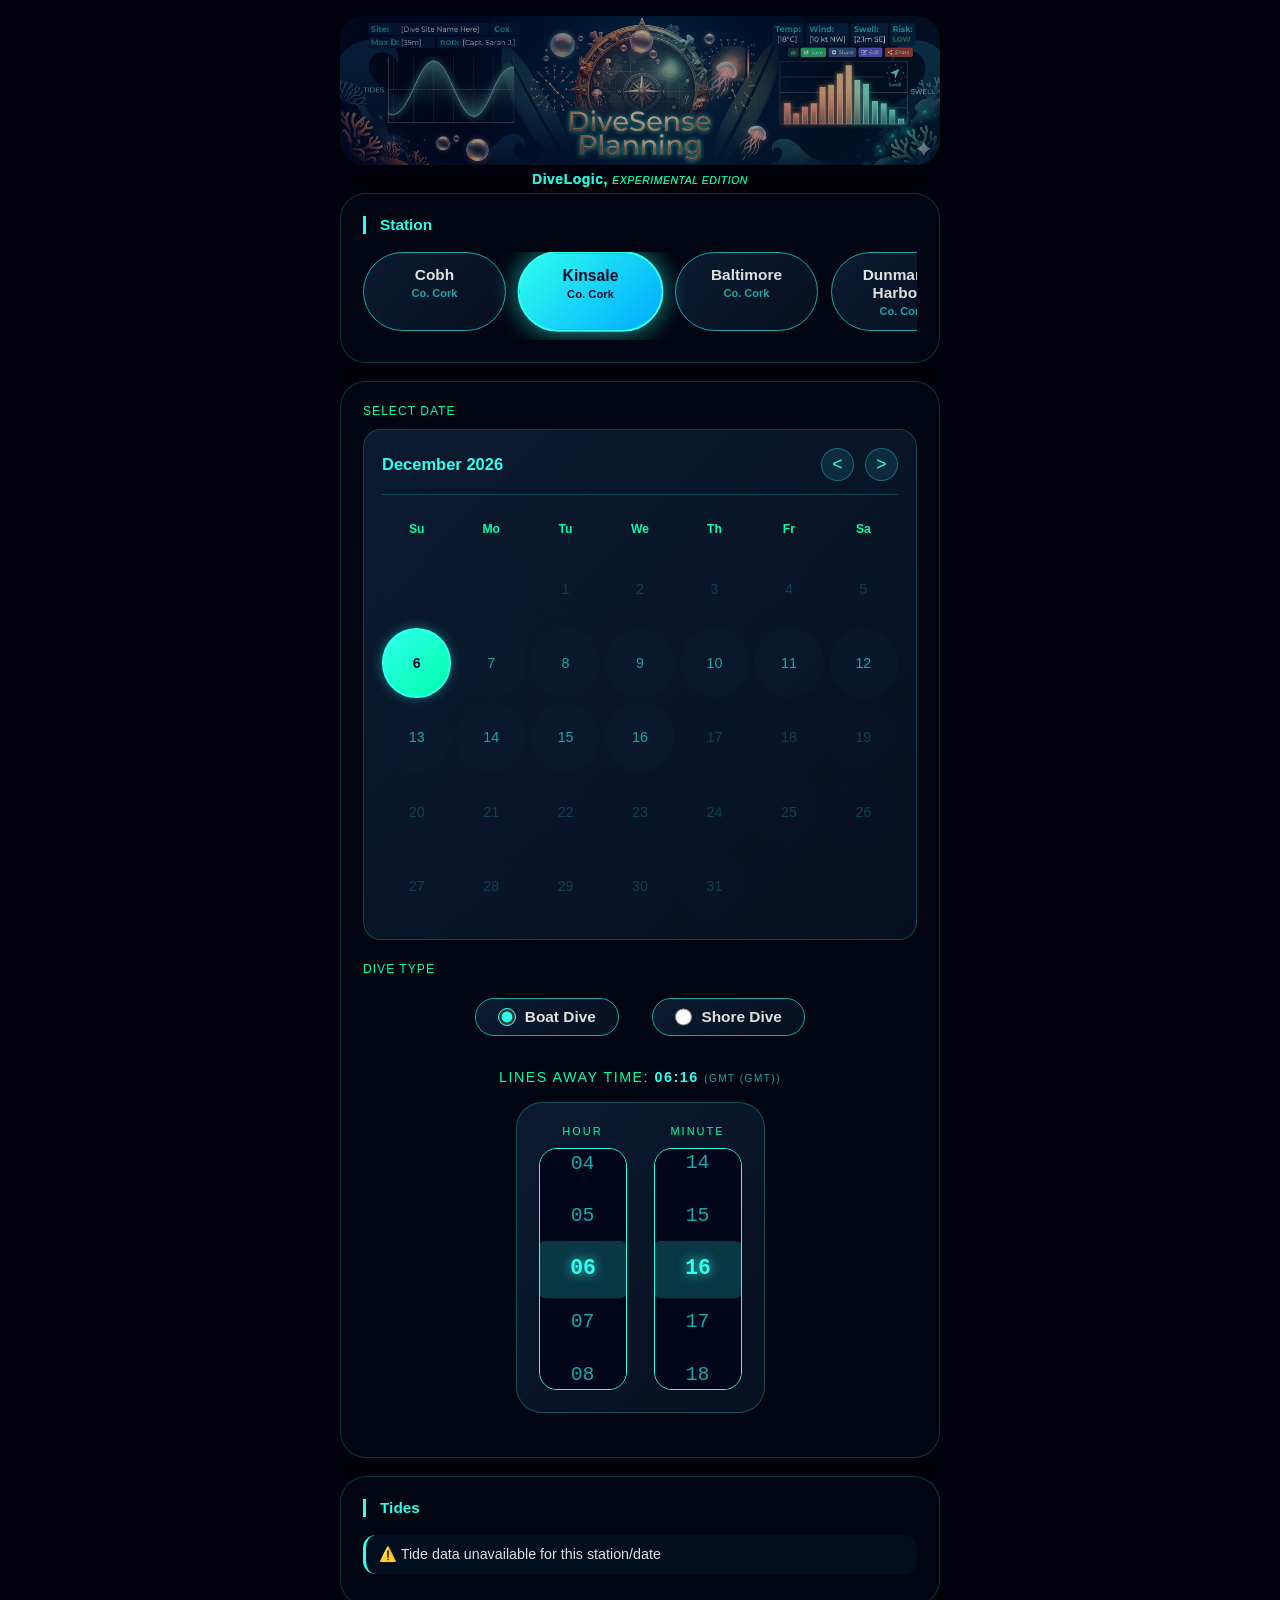
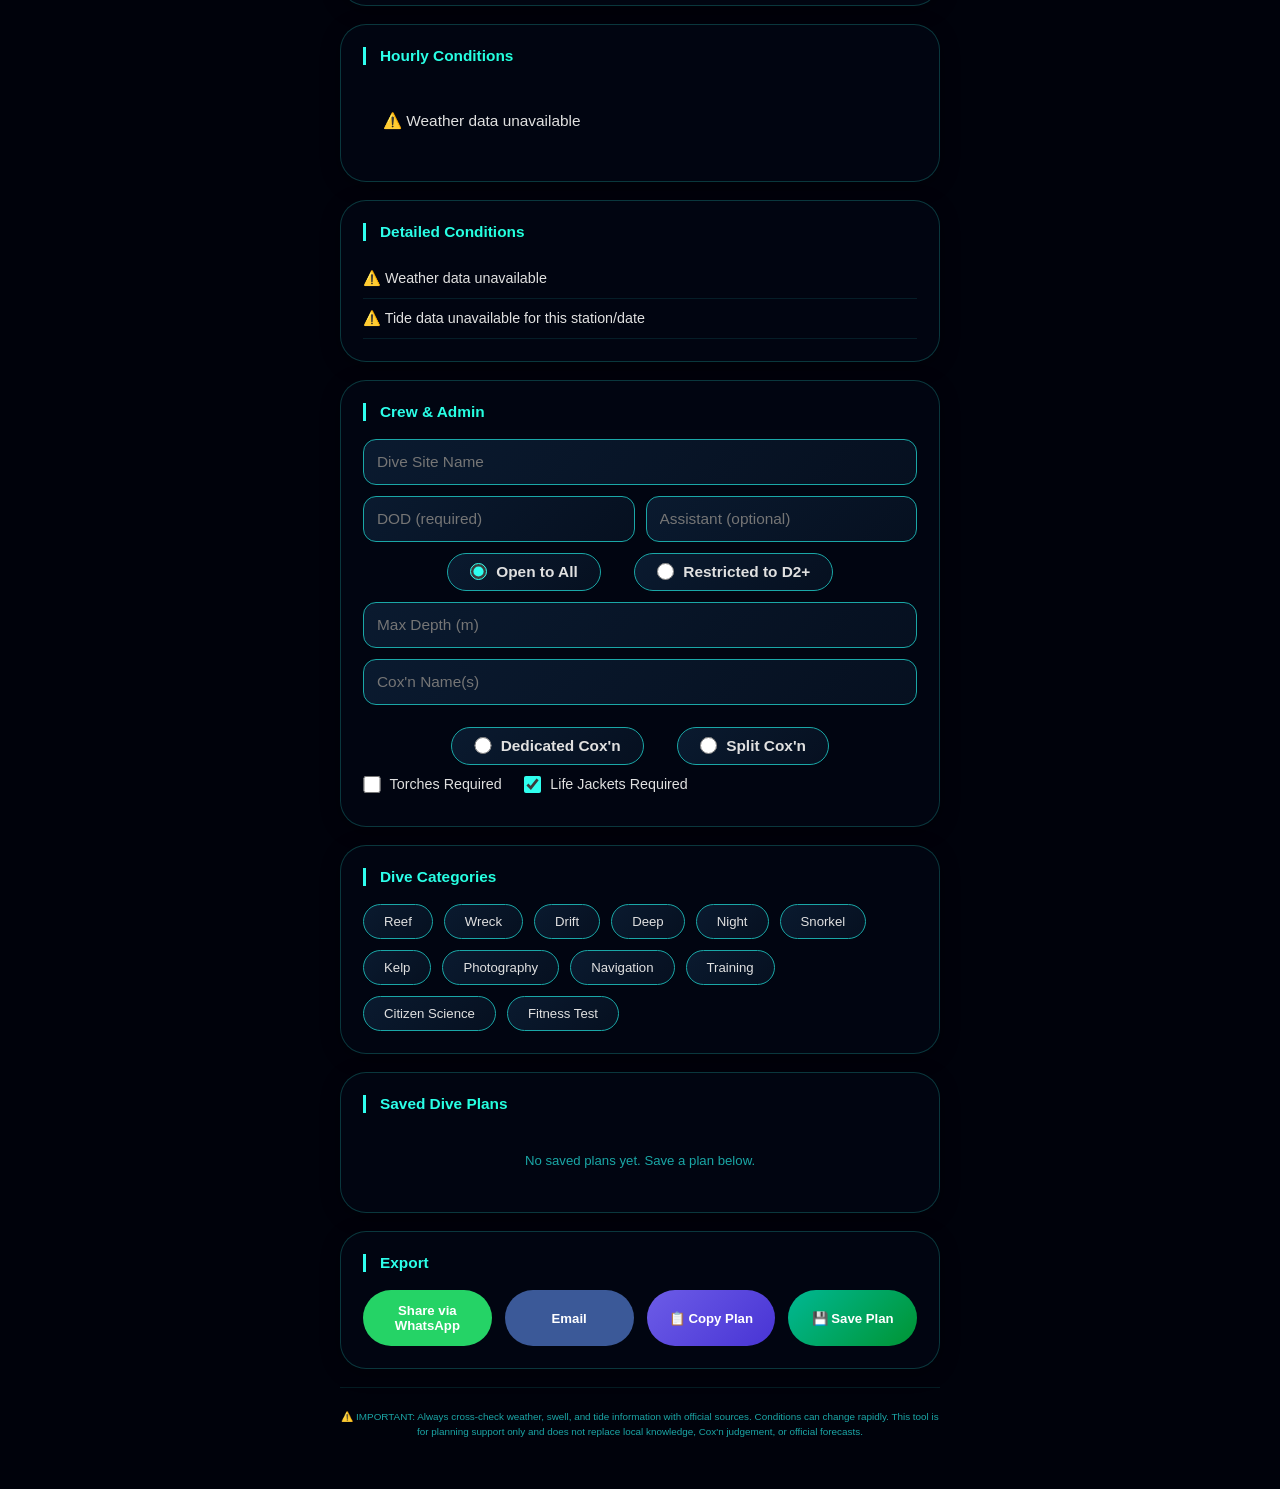
==== commit 174c30ef: "Rebrand to DiveLogic for experimental version" ====
--- a/index.html
+++ b/index.html
@@ -3,7 +3,7 @@
 <head>
   <meta charset="UTF-8">
   <meta name="viewport" content="width=device-width, initial-scale=1.0, viewport-fit=cover">
-  <title>DiveSense – Neon Dive Planner</title>
+  <title>DiveLogic – Dive Planner</title>
   <link rel="stylesheet" href="style.css">
 </head>
 <body>
@@ -17,8 +17,8 @@
     <!-- Title below image -->
     <div class="header-title-section">
       <h1 class="neon-title">
-        🌊 Divesense Planning, 
-        <span class="subtitle-part">Cork and Kerry Edition</span>
+        DiveLogic, 
+        <span class="subtitle-part">EXPERIMENTAL EDITION</span>
       </h1>
     </div>
 
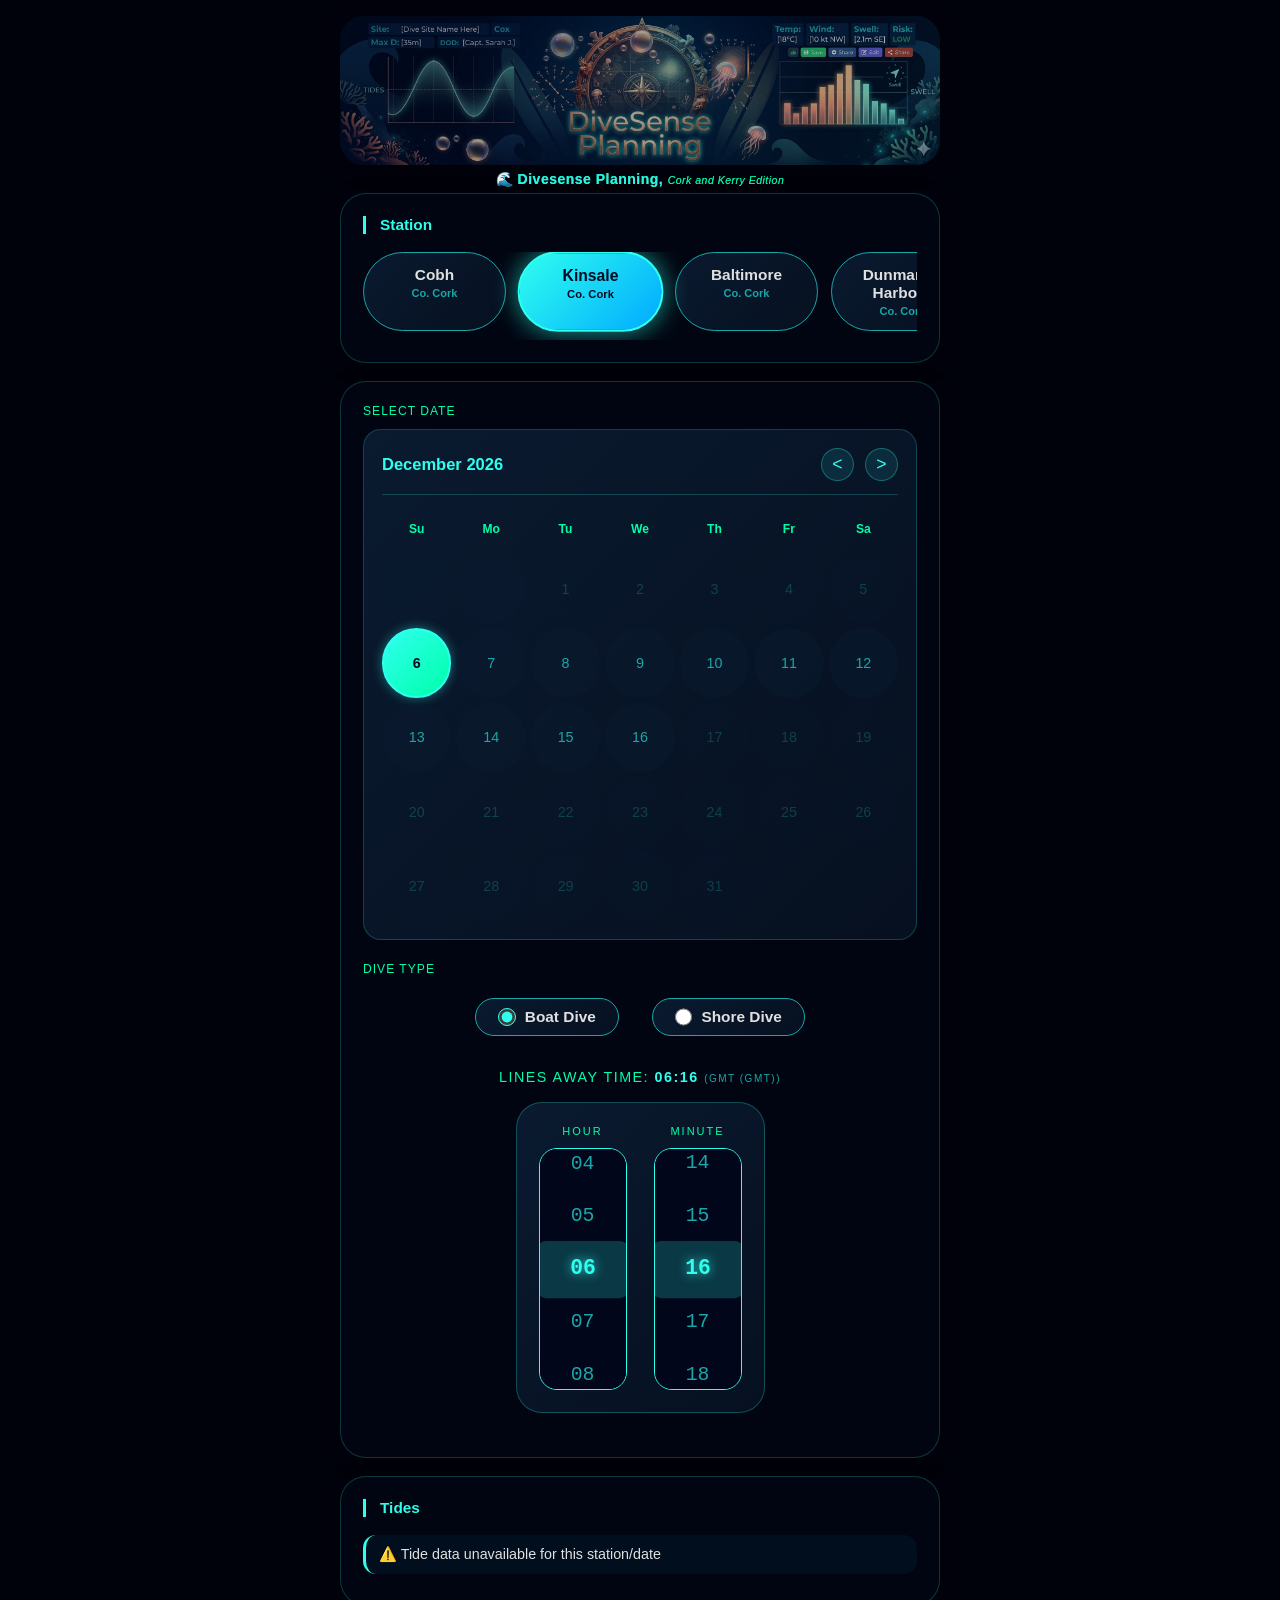
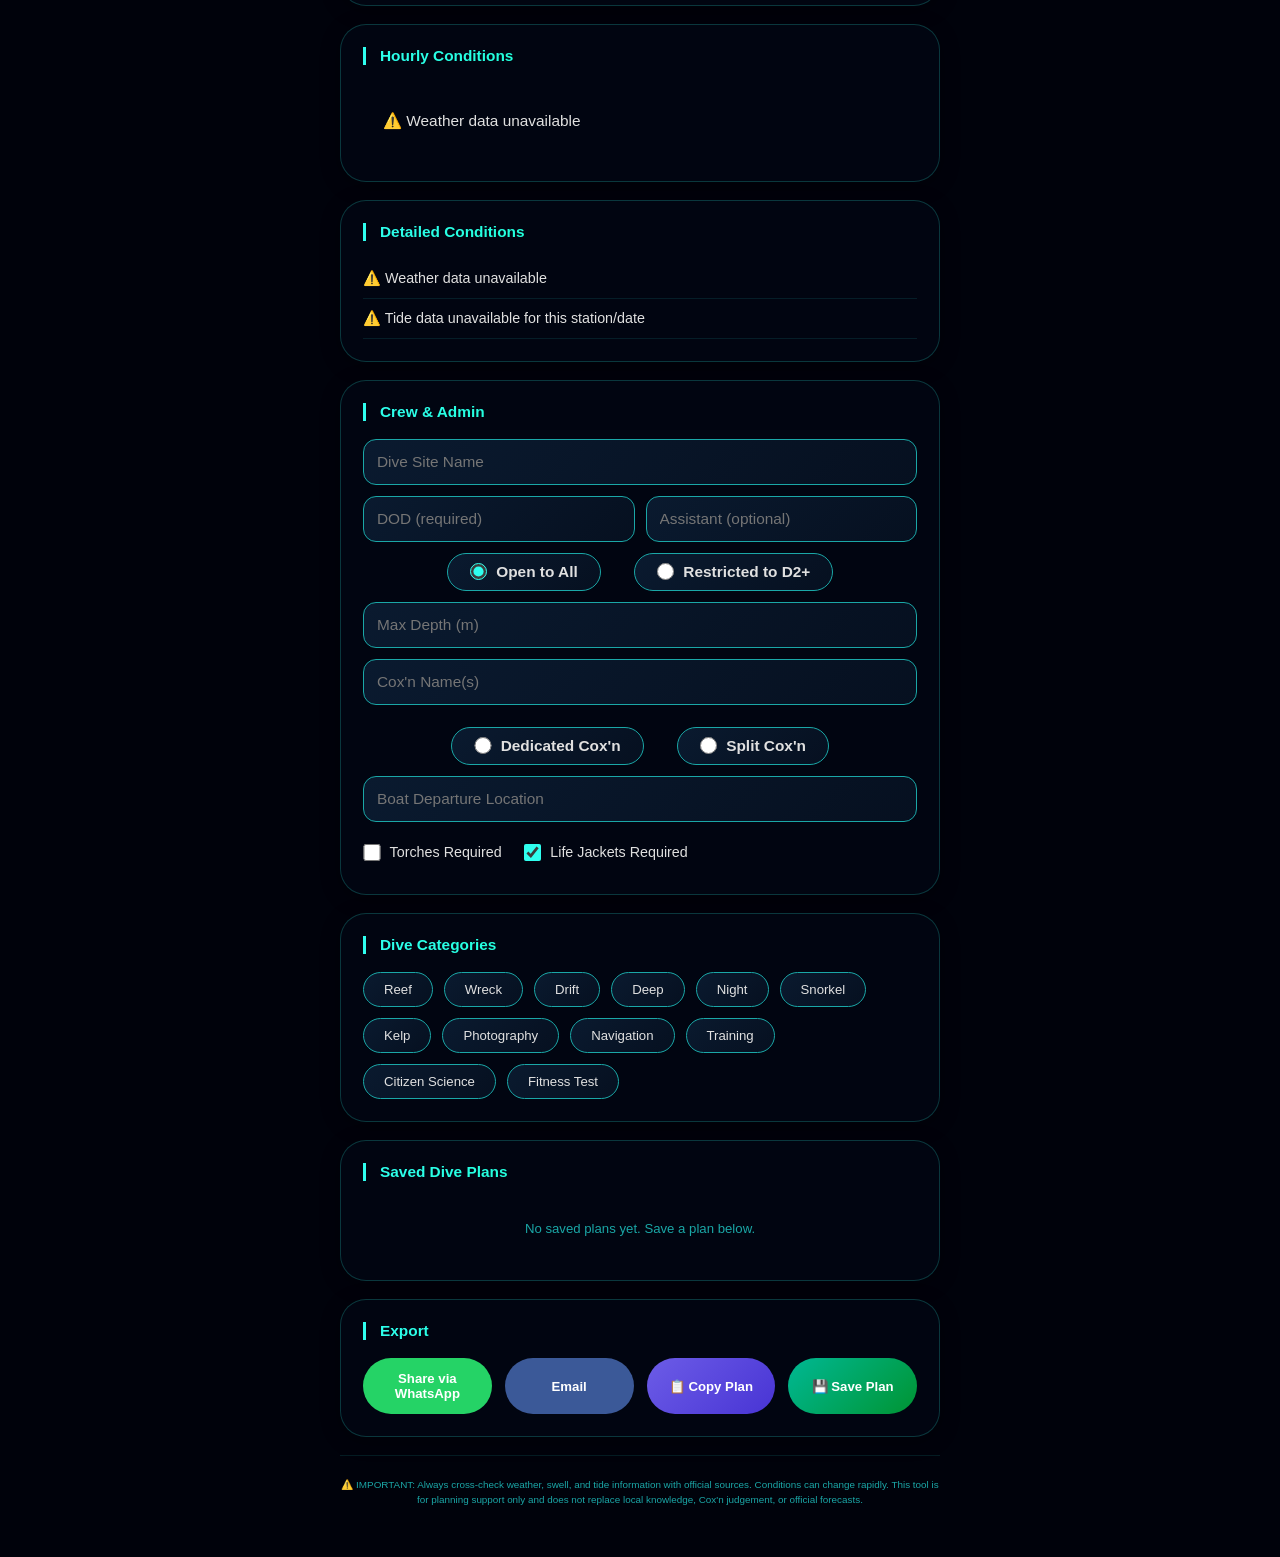
==== commit 1e20617e: "Update dive type fields: add Boat Departure and Kitted Brief Location, improve export formatting" ====
--- a/index.html
+++ b/index.html
@@ -3,7 +3,7 @@
 <head>
   <meta charset="UTF-8">
   <meta name="viewport" content="width=device-width, initial-scale=1.0, viewport-fit=cover">
-  <title>DiveLogic – Dive Planner</title>
+  <title>DiveSense – Neon Dive Planner</title>
   <link rel="stylesheet" href="style.css">
 </head>
 <body>
@@ -17,8 +17,8 @@
     <!-- Title below image -->
     <div class="header-title-section">
       <h1 class="neon-title">
-        DiveLogic, 
-        <span class="subtitle-part">EXPERIMENTAL EDITION</span>
+        🌊 Divesense Planning, 
+        <span class="subtitle-part">Cork and Kerry Edition</span>
       </h1>
     </div>
 
@@ -81,36 +81,47 @@
     </section>
 
     <!-- Crew & Admin -->
-    <section class="card">
-      <div class="card-title">Crew & Admin</div>
-      
-      <input type="text" id="diveSite" placeholder="Dive Site Name" class="form-input">
-      
-      <div class="row">
-        <input type="text" id="dod" placeholder="DOD (required)" class="form-input">
-        <input type="text" id="dodAsst" placeholder="Assistant (optional)" class="form-input">
-      </div>
-      
-      <div class="radio-group participation-group">
-        <label><input type="radio" name="participation" value="Open to All" checked> Open to All</label>
-        <label><input type="radio" name="participation" value="Restricted to D2+"> Restricted to D2+</label>
-      </div>
-      
-      <input type="number" id="maxDepth" placeholder="Max Depth (m)" class="form-input" min="5" max="45">
-      
-      <div id="coxField">
-        <input type="text" id="coxName" placeholder="Cox'n Name(s)" class="form-input">
-        <div class="radio-group cox-group">
-          <label><input type="radio" name="coxMode" value="Dedicated"> Dedicated Cox'n</label>
-          <label><input type="radio" name="coxMode" value="Split"> Split Cox'n</label>
-        </div>
-      </div>
-      
-      <div class="checkbox-group">
-        <label><input type="checkbox" id="torches"> Torches Required</label>
-        <label><input type="checkbox" id="lifeJackets" checked> Life Jackets Required</label>
-      </div>
-    </section>
+<section class="card">
+  <div class="card-title">Crew & Admin</div>
+  
+  <input type="text" id="diveSite" placeholder="Dive Site Name" class="form-input">
+  
+  <div class="row">
+    <input type="text" id="dod" placeholder="DOD (required)" class="form-input">
+    <input type="text" id="dodAsst" placeholder="Assistant (optional)" class="form-input">
+  </div>
+  
+  <div class="radio-group participation-group">
+    <label><input type="radio" name="participation" value="Open to All" checked> Open to All</label>
+    <label><input type="radio" name="participation" value="Restricted to D2+"> Restricted to D2+</label>
+  </div>
+  
+  <input type="number" id="maxDepth" placeholder="Max Depth (m)" class="form-input" min="5" max="45">
+  
+  <!-- Cox'n Field - Only visible for Boat dives -->
+  <div id="coxField">
+    <input type="text" id="coxName" placeholder="Cox'n Name(s)" class="form-input">
+    <div class="radio-group cox-group">
+      <label><input type="radio" name="coxMode" value="Dedicated"> Dedicated Cox'n</label>
+      <label><input type="radio" name="coxMode" value="Split"> Split Cox'n</label>
+    </div>
+  </div>
+  
+  <!-- Boat Departure Location - Only visible for Boat dives -->
+  <div id="boatDepartureField" style="display: none;">
+    <input type="text" id="boatDeparture" placeholder="Boat Departure Location" class="form-input">
+  </div>
+  
+  <!-- Kitted Brief Location - Only visible for Shore dives -->
+  <div id="kittedBriefField" style="display: none;">
+    <input type="text" id="kittedBriefLocation" placeholder="Kitted Brief Location" class="form-input">
+  </div>
+  
+  <div class="checkbox-group">
+    <label><input type="checkbox" id="torches"> Torches Required</label>
+    <label><input type="checkbox" id="lifeJackets" checked> Life Jackets Required</label>
+  </div>
+</section>
 
     <!-- Dive Categories -->
     <section class="card">
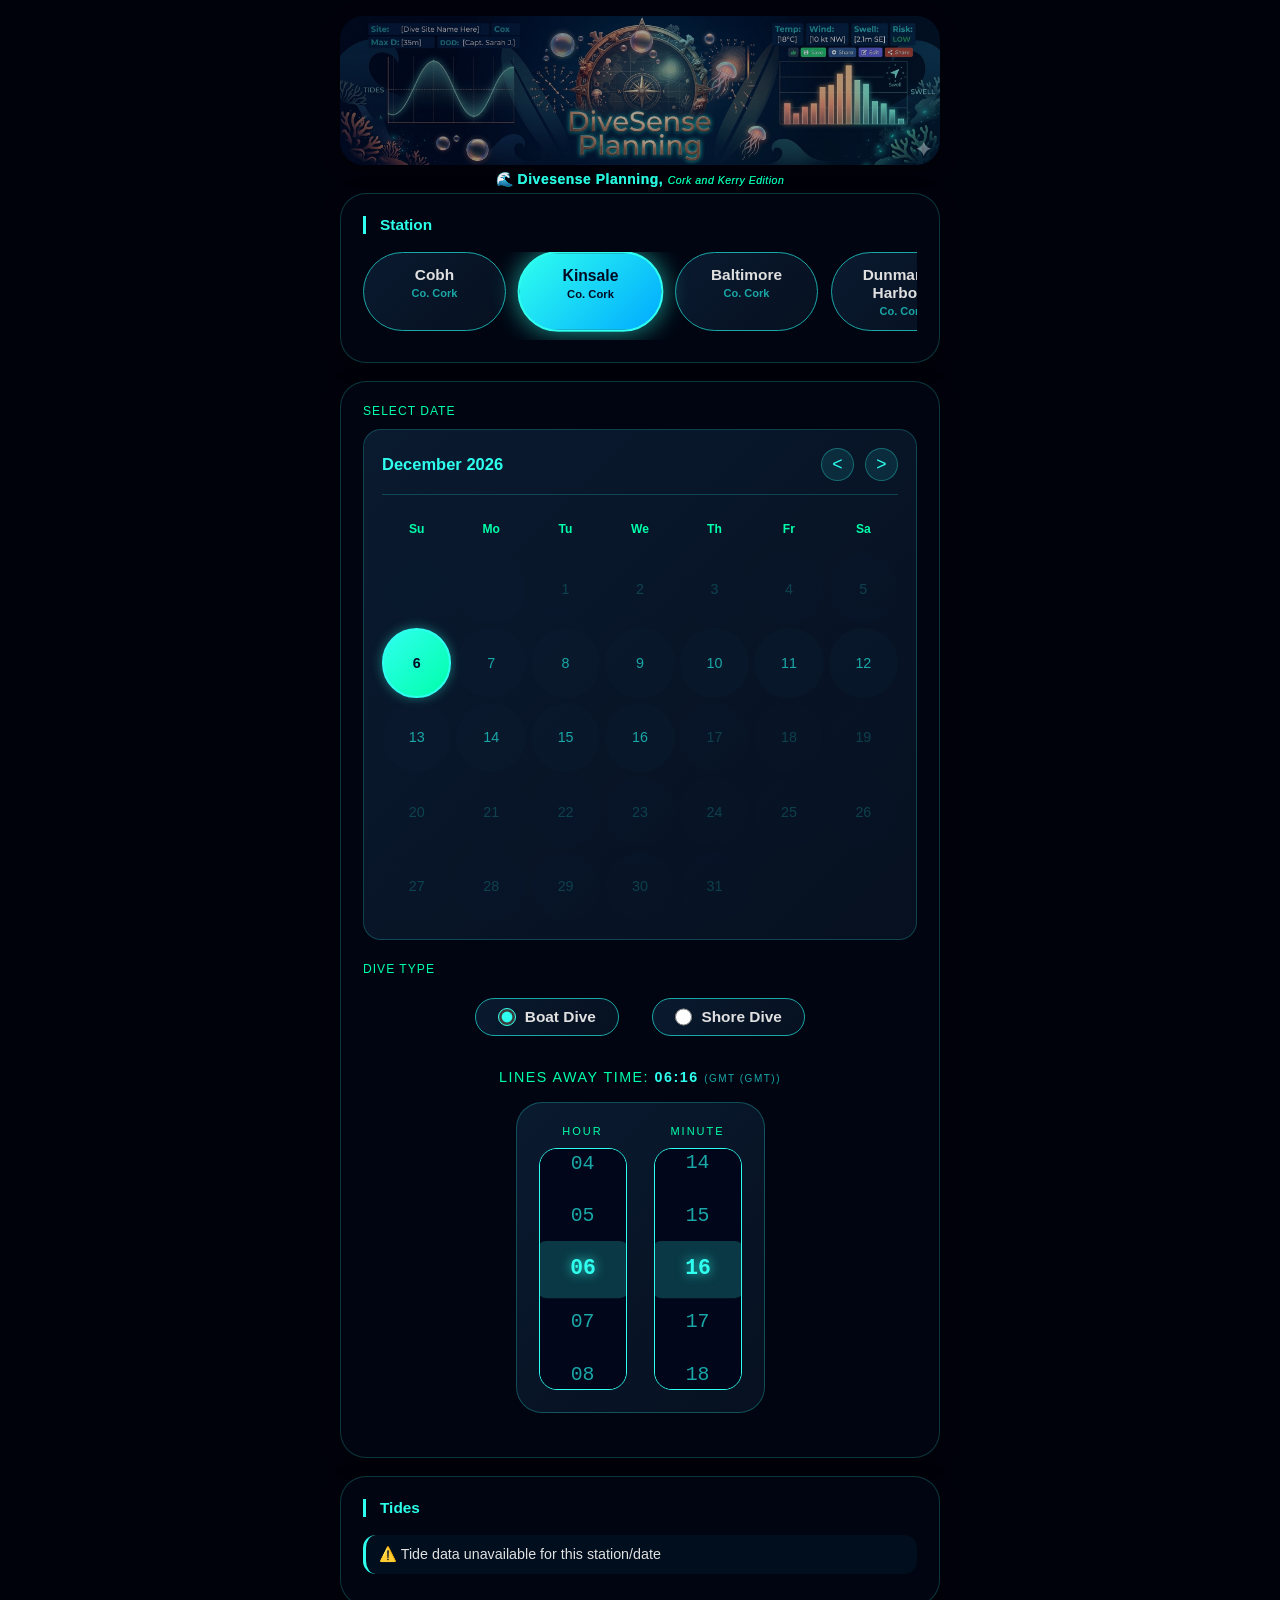
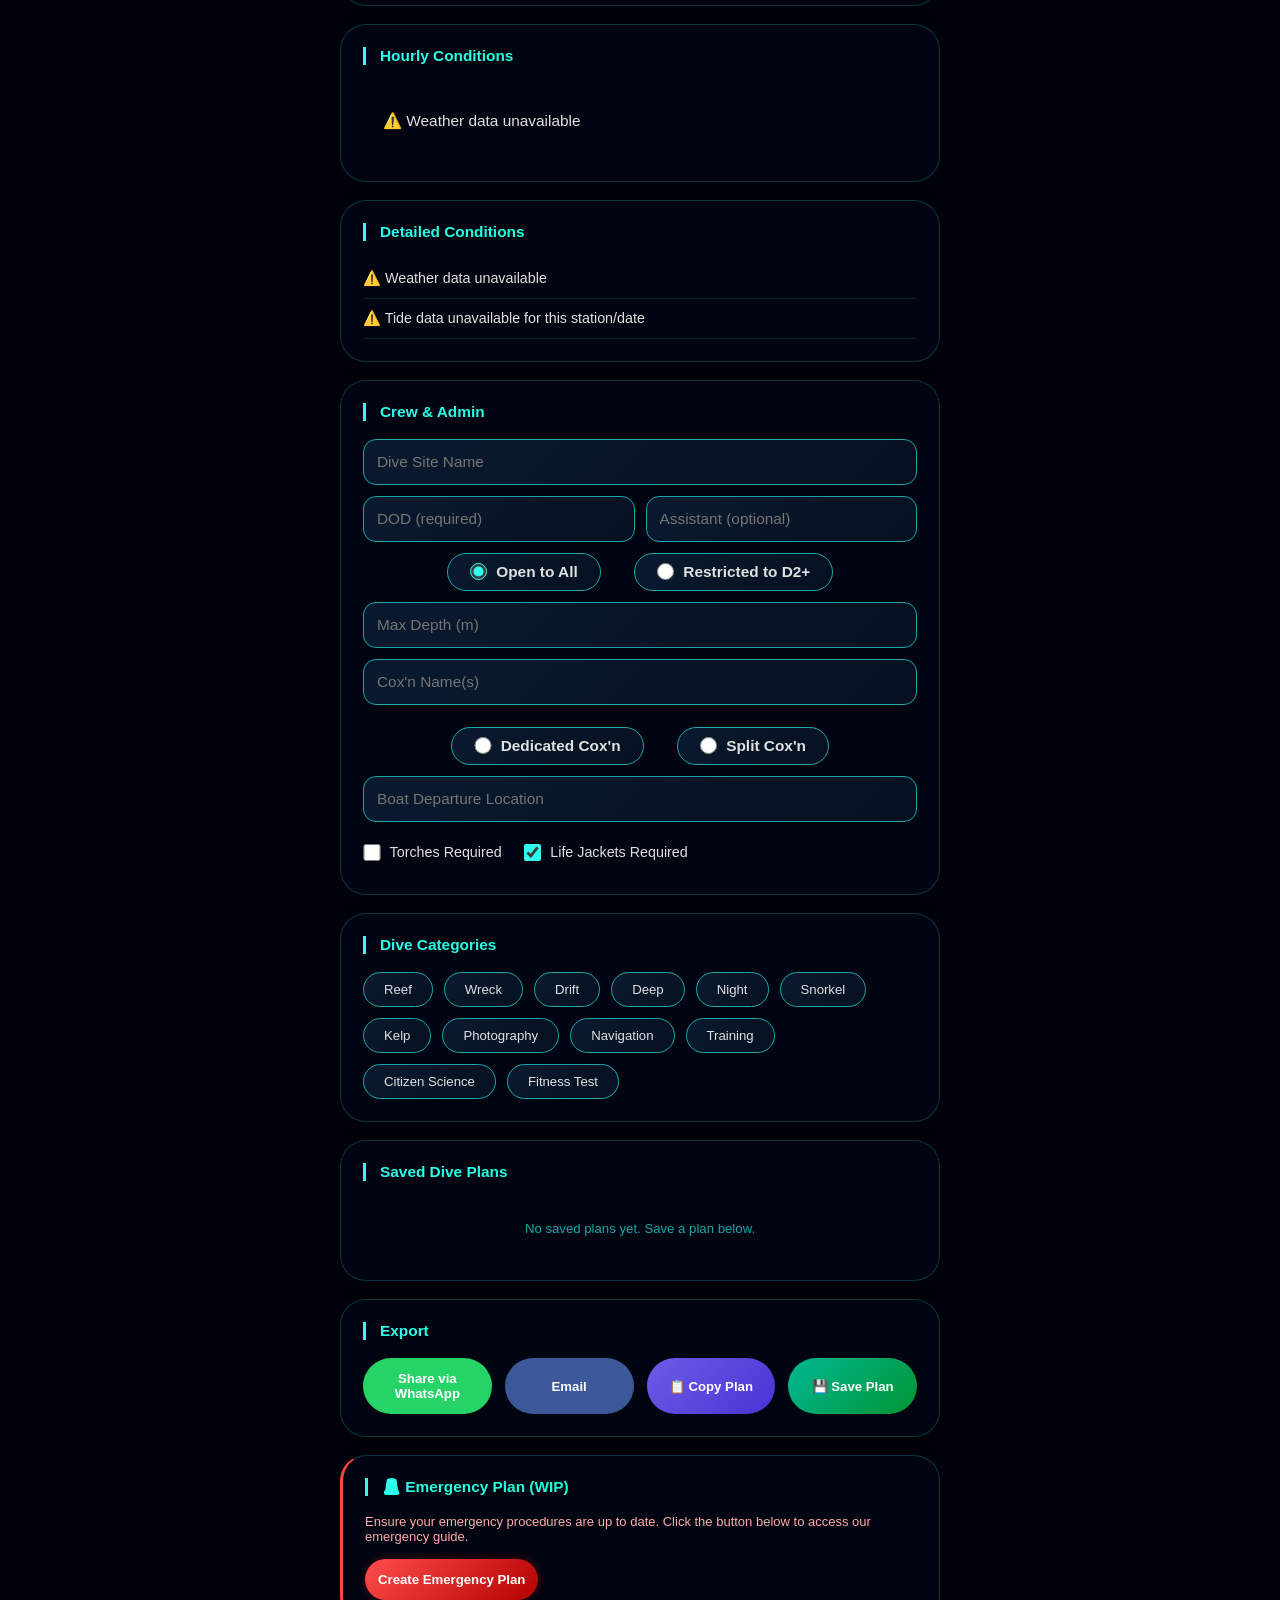
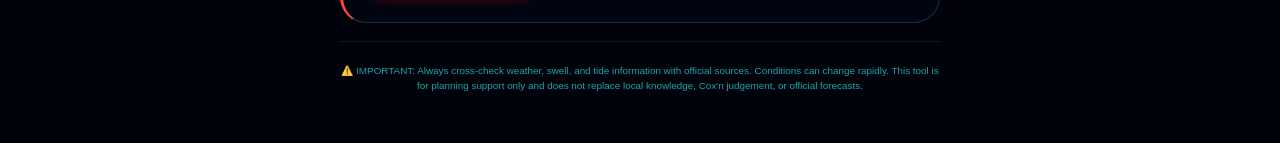
==== commit 2cdd1bd2: "Add Emergency Plan section; fix tide logic and export formatting" ====
--- a/index.html
+++ b/index.html
@@ -150,6 +150,14 @@
       </div>
     </section>
 
+        <!-- Emergency Plan (WIP) -->
+    <section class="card emergency-card">
+      <div class="card-title">🚨 Emergency Plan (WIP)</div>
+      <div class="emergency-description">
+        Ensure your emergency procedures are up to date. Click the button below to access our emergency guide.
+      </div>
+      <button id="emergencyBtn" class="btn btn-emergency">Create Emergency Plan</button>
+    </section>
     
     <!-- Advisory -->
     <div class="advisory">
--- a/style.css
+++ b/style.css
@@ -607,6 +607,26 @@
   width: 100%;
 }
 
+/* Emergency button */
+.btn-emergency {
+  background: linear-gradient(135deg, #ff4d4d, #b30000);
+  color: white;
+  box-shadow: 0 0 10px rgba(255, 0, 0, 0.3);
+}
+.btn-emergency:hover {
+  transform: translateY(-2px);
+  filter: brightness(1.05);
+  box-shadow: 0 0 15px rgba(255, 0, 0, 0.5);
+}
+
+.emergency-card {
+  border-left: 3px solid #ff4444;
+}
+.emergency-description {
+  font-size: 13px;
+  margin-bottom: 15px;
+  color: #ffaaaa;
+}
 .btn {
   flex: 1;
   padding: 13px;
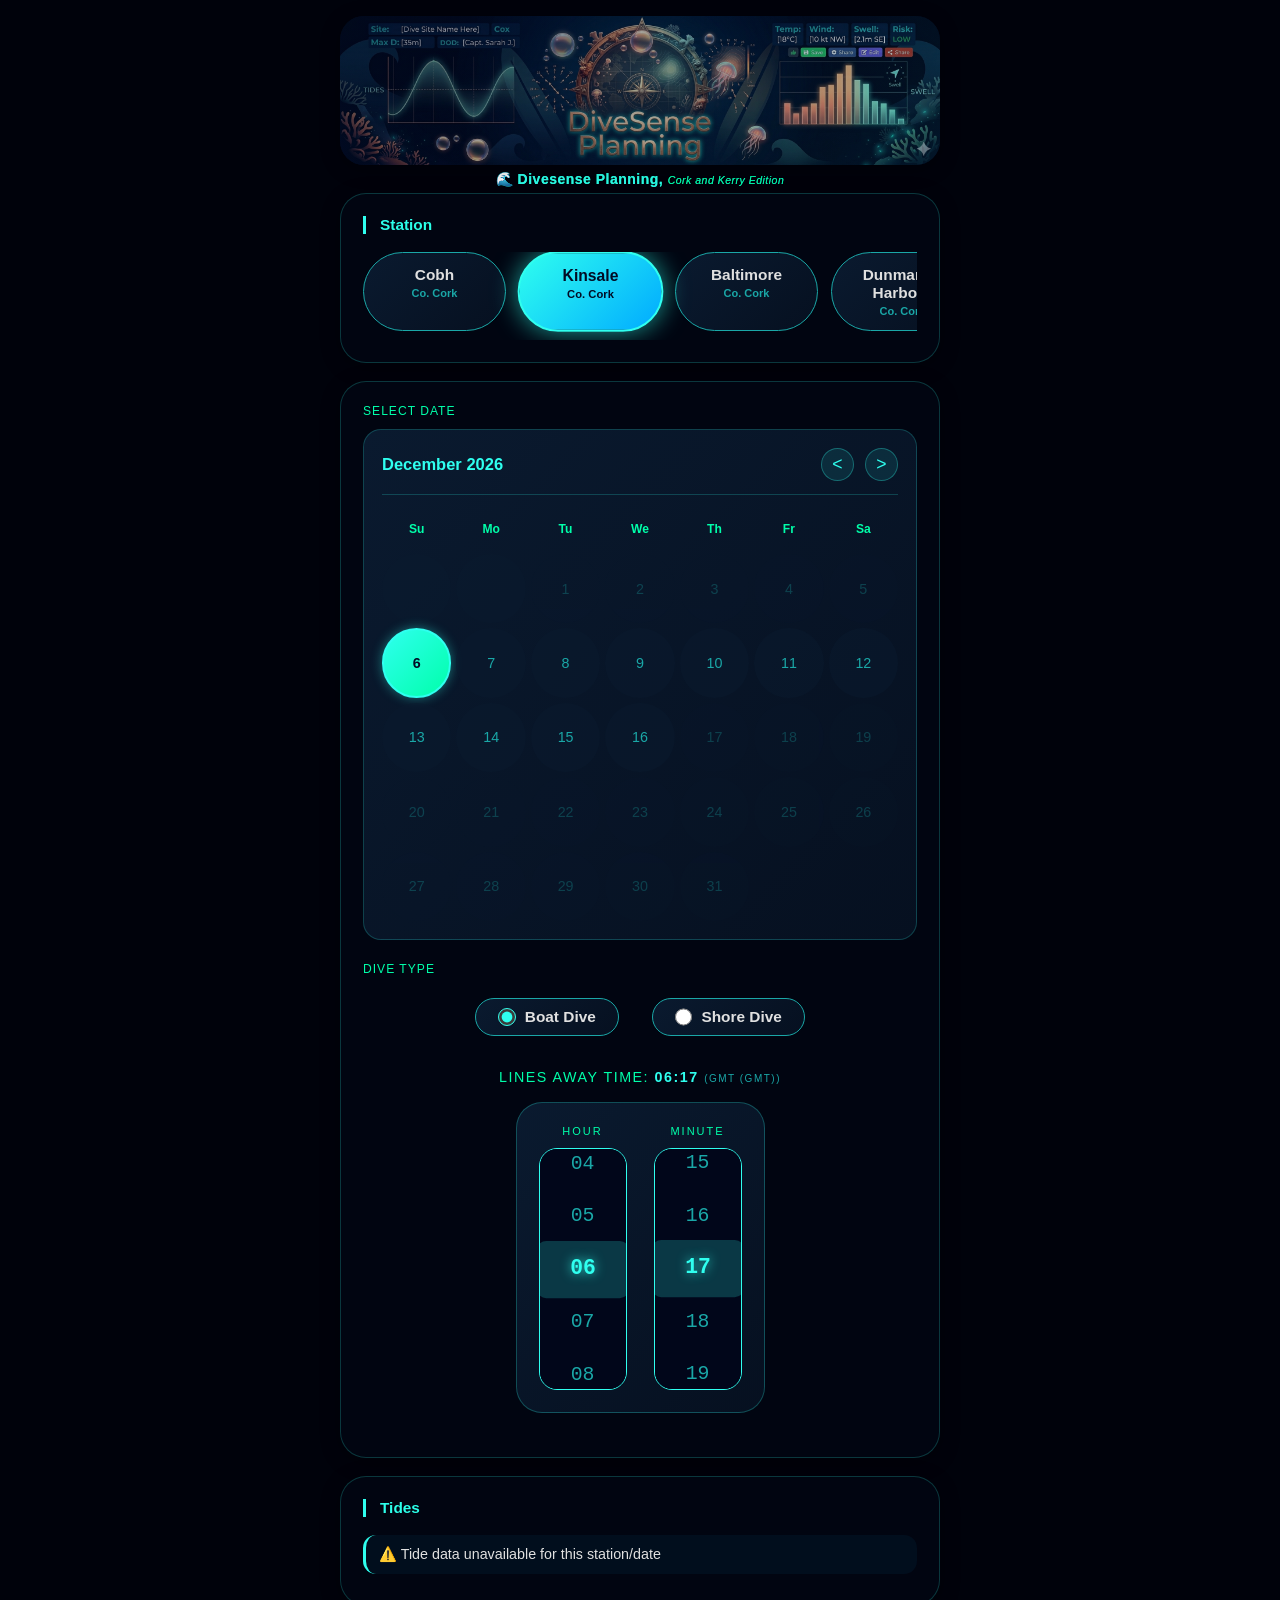
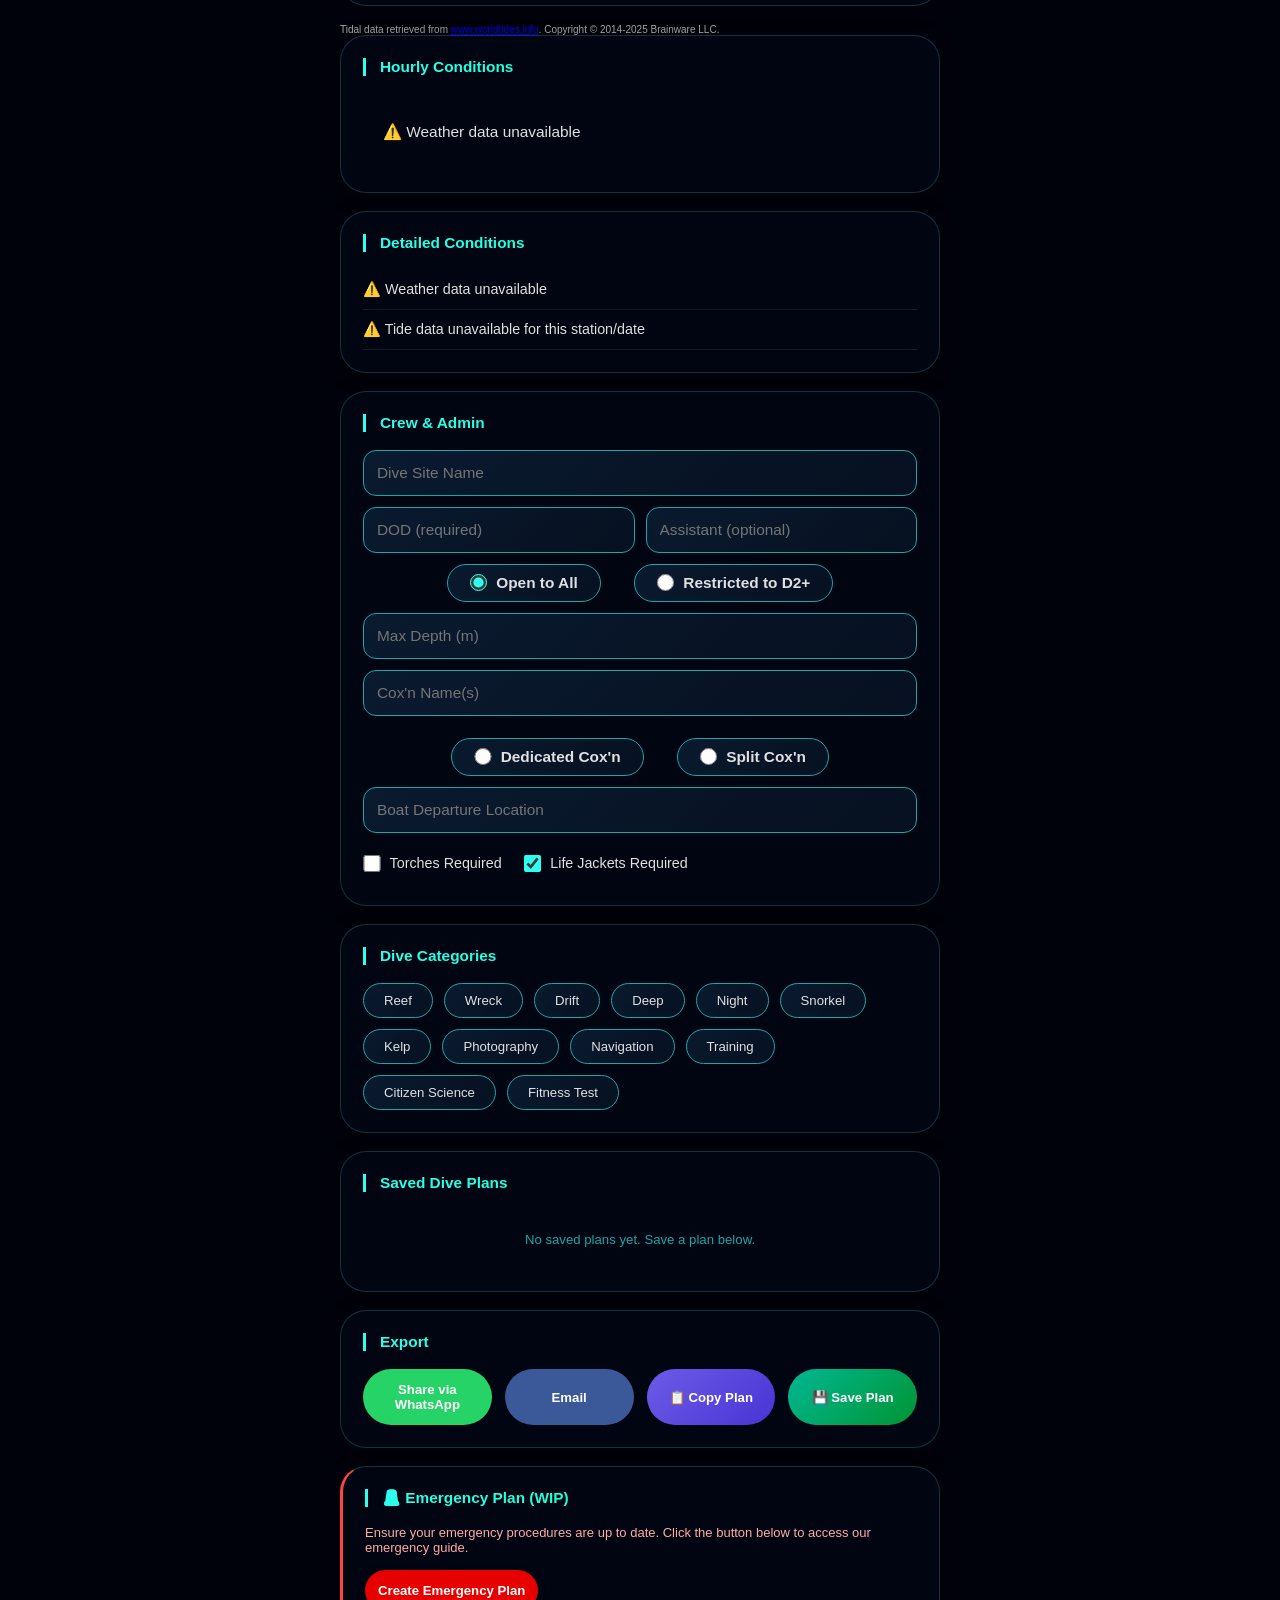
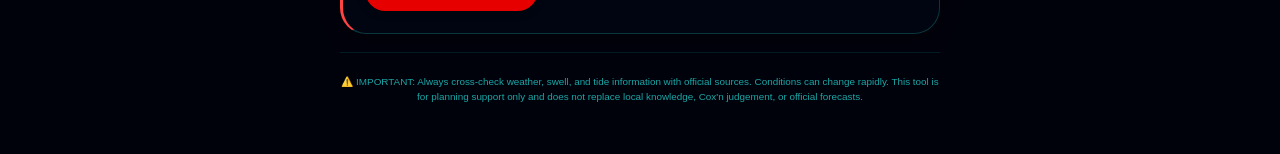
==== commit e2f700a1: "Add emergency plan section and copyright notice to index.html" ====
--- a/index.html
+++ b/index.html
@@ -67,6 +67,12 @@
       <div class="card-title">Tides</div>
       <div id="tideData">Loading tides...</div>
     </section>
+   
+<div class="copyright-note" style="font-size: 10px; color: #aaa;">
+  Tidal data retrieved from 
+  <a href="http://www.worldtides.info/copyright" target="_blank">www.worldtides.info</a>. 
+  Copyright © 2014-2025 Brainware LLC.
+</div>
 
     <!-- Hourly Conditions -->
     <section class="card">
--- a/style.css
+++ b/style.css
@@ -607,16 +607,22 @@
   width: 100%;
 }
 
-/* Emergency button */
+/* Emergency button – RED with white text */
 .btn-emergency {
-  background: linear-gradient(135deg, #ff4d4d, #b30000);
-  color: white;
-  box-shadow: 0 0 10px rgba(255, 0, 0, 0.3);
+  background: #e60000;        /* solid red background */
+  color: #ffffff !important;  /* white text, force override */
+  border: none;
+  box-shadow: 0 2px 8px rgba(0,0,0,0.3);
+  font-weight: bold;
+  padding: 12px 20px;         /* ensure comfortable click area */
+  width: auto;                /* prevent stretching */
+  min-width: 200px;
+  display: inline-block;      /* avoid full‑width if not desired */
 }
 .btn-emergency:hover {
+  background: #cc0000;
   transform: translateY(-2px);
-  filter: brightness(1.05);
-  box-shadow: 0 0 15px rgba(255, 0, 0, 0.5);
+  cursor: pointer;
 }
 
 .emergency-card {
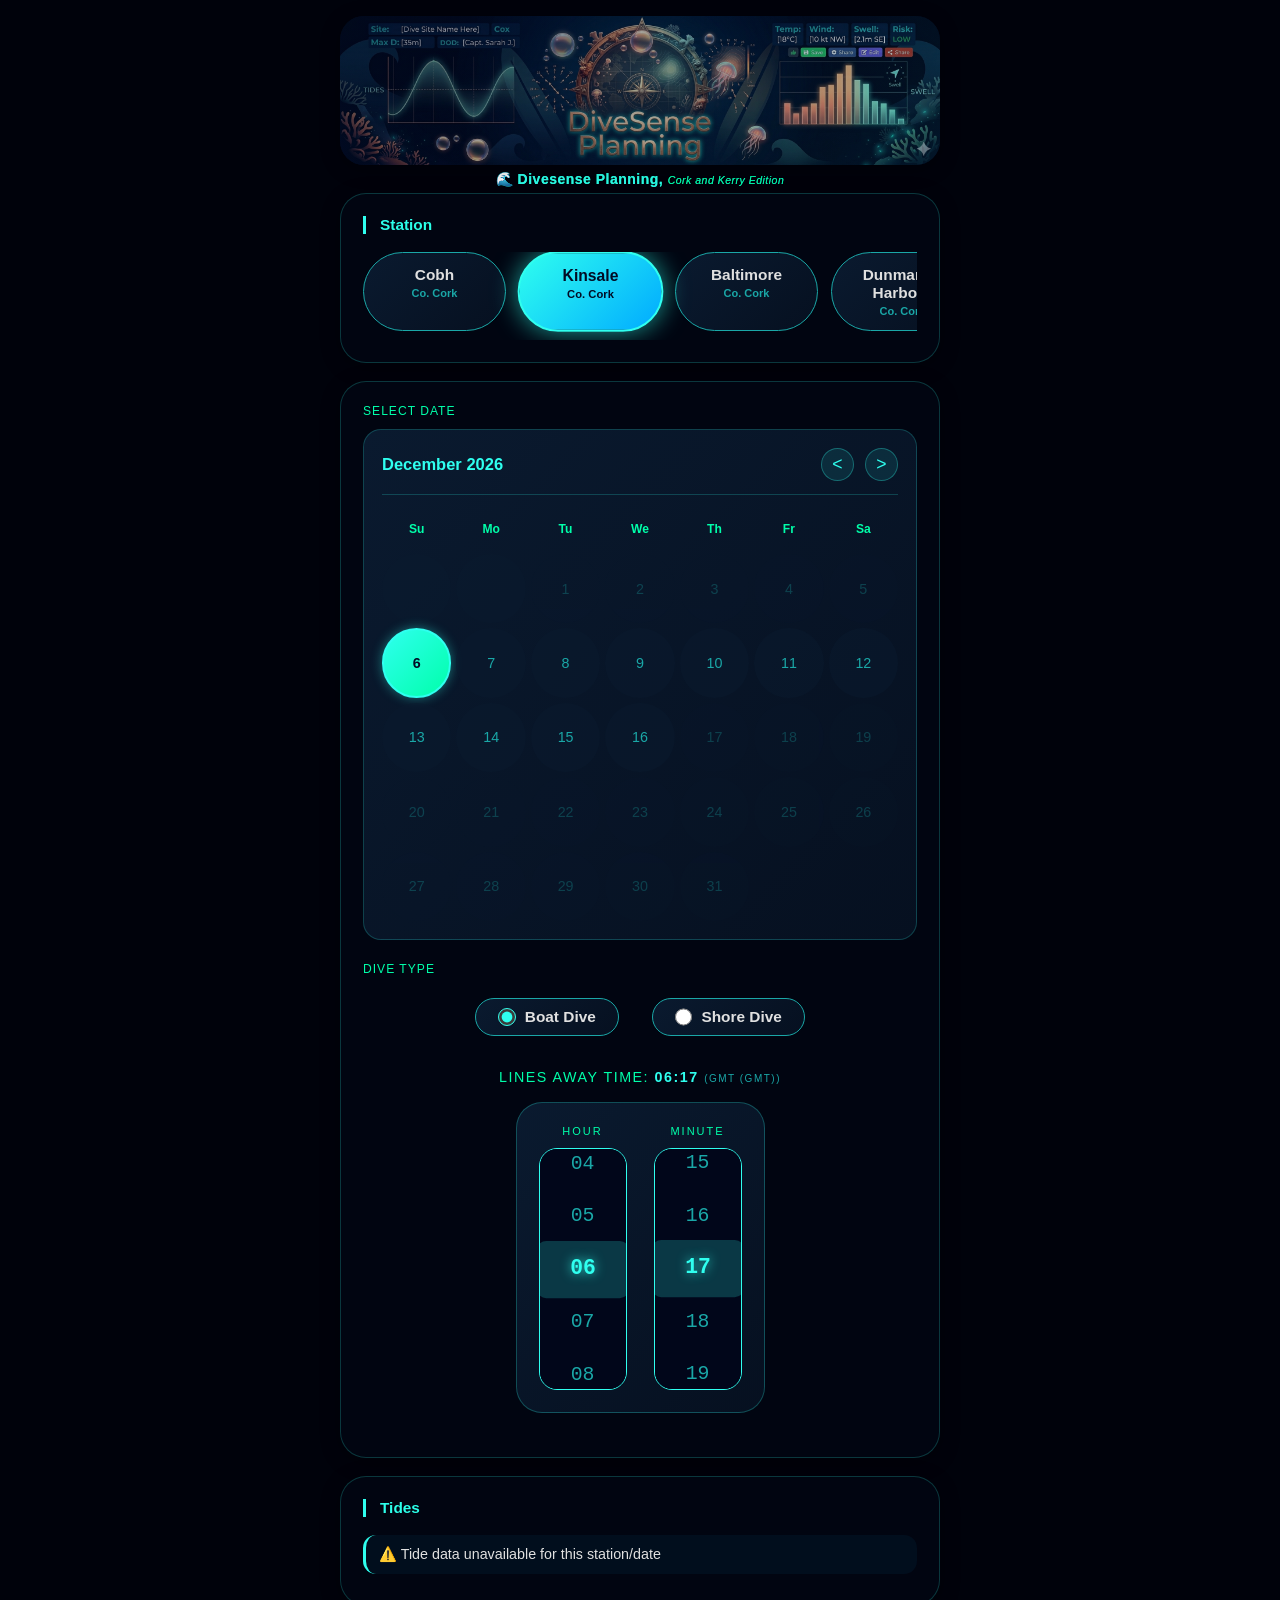
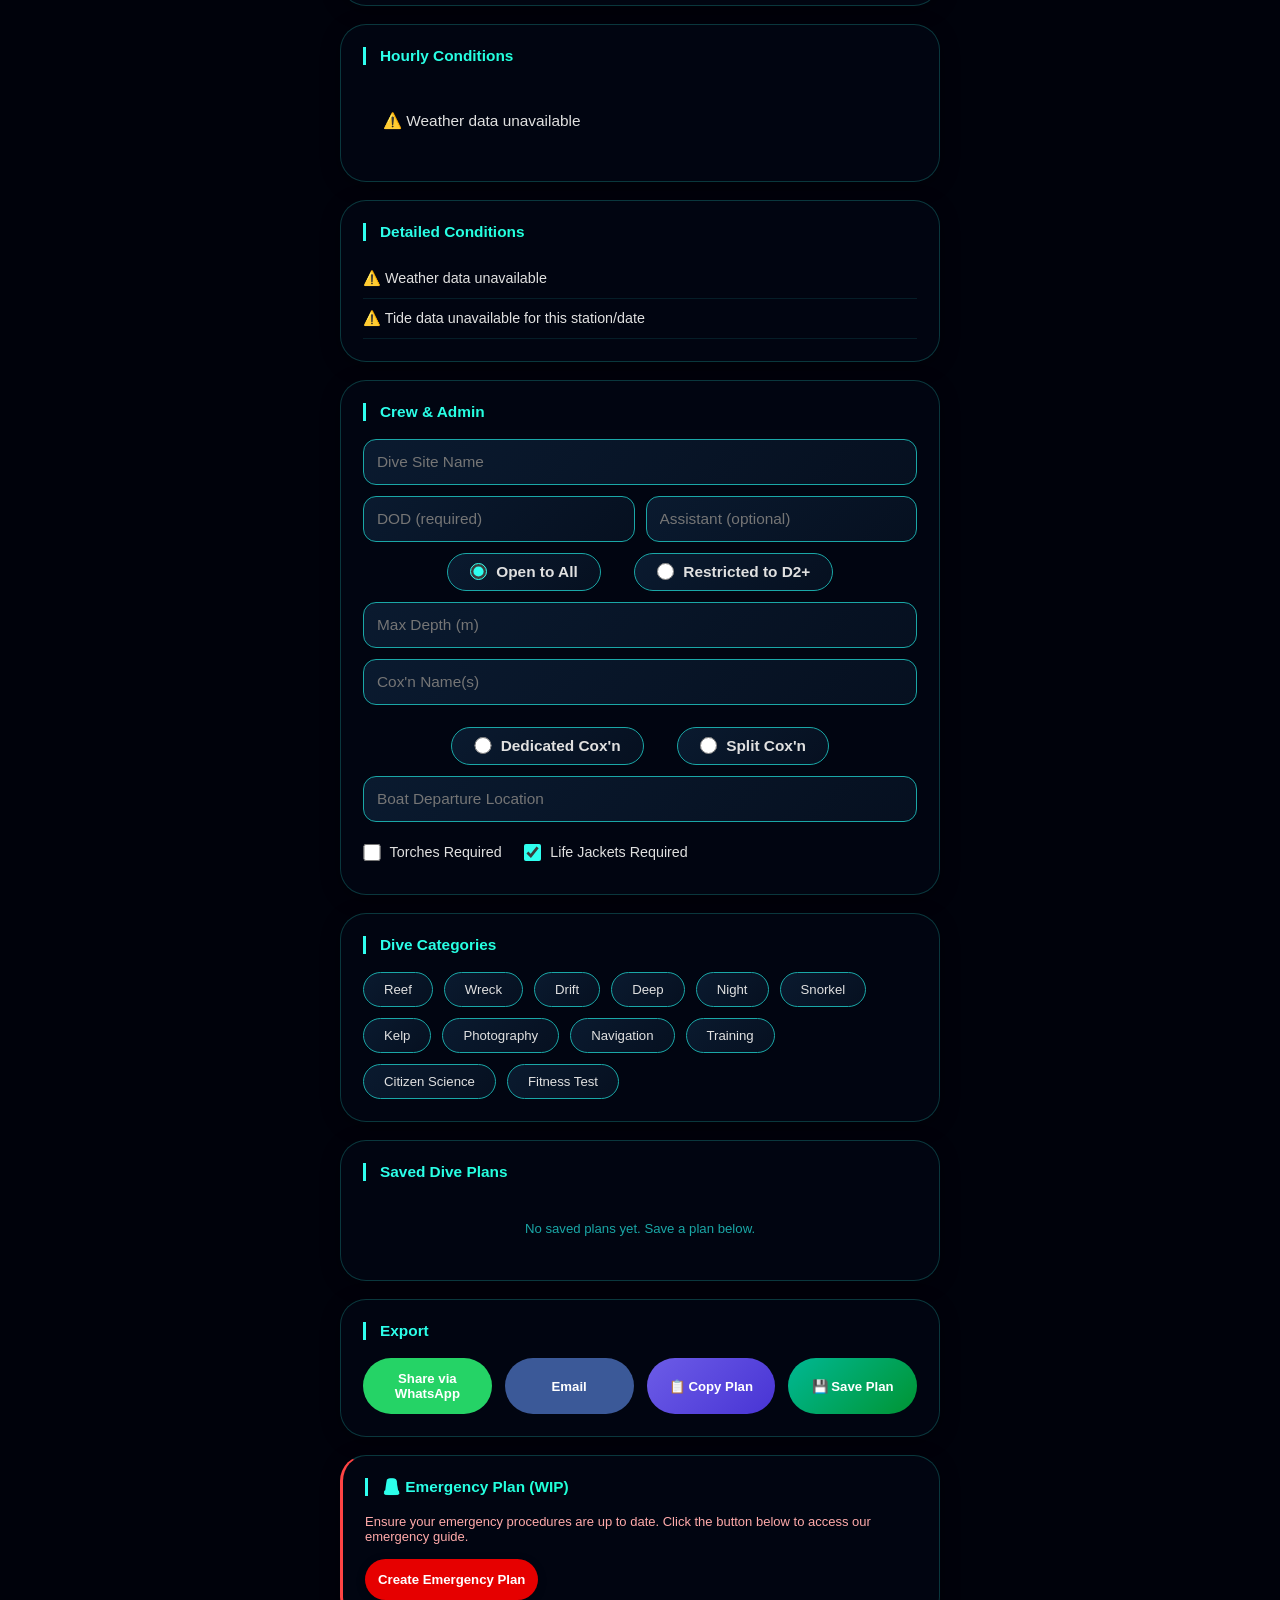
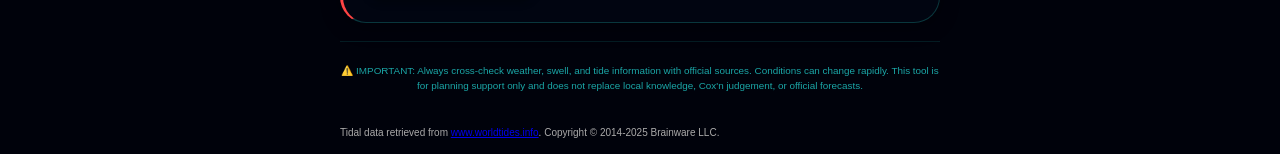
==== commit a91518e7: "Force upload script.js with timestamp comment" ====
--- a/index.html
+++ b/index.html
@@ -68,11 +68,6 @@
       <div id="tideData">Loading tides...</div>
     </section>
    
-<div class="copyright-note" style="font-size: 10px; color: #aaa;">
-  Tidal data retrieved from 
-  <a href="http://www.worldtides.info/copyright" target="_blank">www.worldtides.info</a>. 
-  Copyright © 2014-2025 Brainware LLC.
-</div>
 
     <!-- Hourly Conditions -->
     <section class="card">
@@ -169,6 +164,12 @@
     <div class="advisory">
       ⚠️ IMPORTANT: Always cross-check weather, swell, and tide information with official sources. Conditions can change rapidly. This tool is for planning support only and does not replace local knowledge, Cox'n judgement, or official forecasts.
     </div>
+
+    <div class="copyright-note" style="font-size: 10px; color: #aaa;">
+        Tidal data retrieved from 
+          <a href="http://www.worldtides.info/copyright" target="_blank">www.worldtides.info</a>. 
+        Copyright © 2014-2025 Brainware LLC.
+      </div>
   </div>
 
   <!-- Loading Overlay -->
